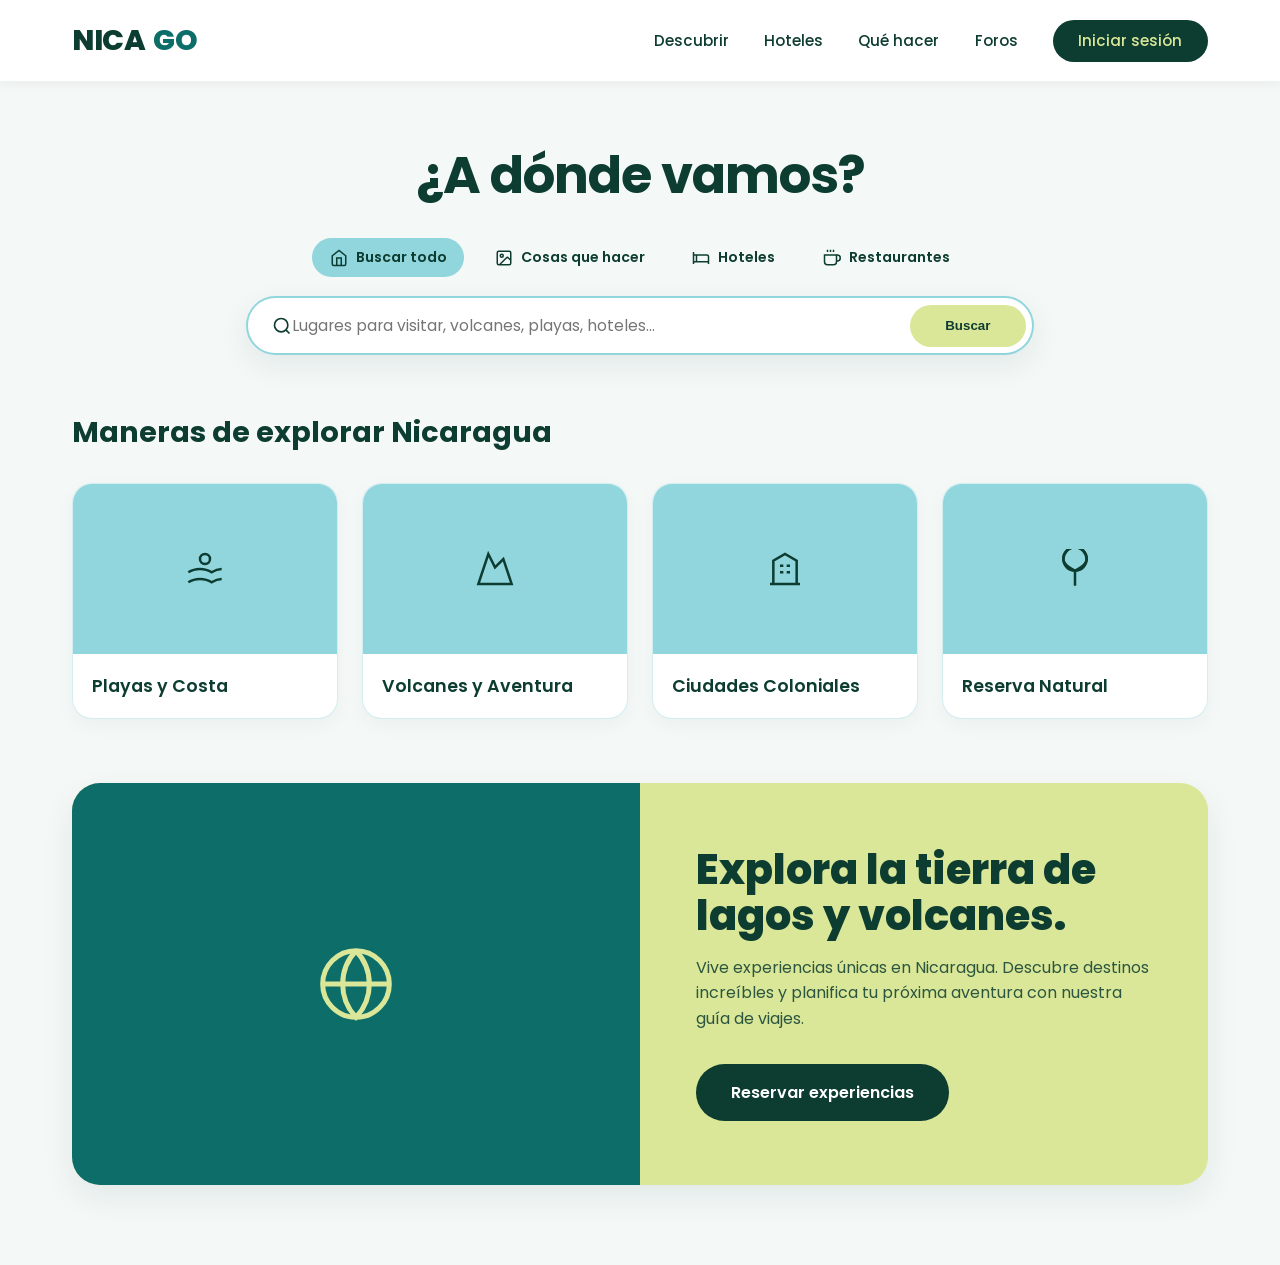
==== HTML/index.html @ 110c1b86 "interfaz inicial de NicaGo con paleta oficial y estructura base" ====
<!DOCTYPE html>
<html lang="es">
<head>
    <meta charset="UTF-8">
    <meta name="viewport" content="width=device-width, initial-scale=1.0">
    <title>NicaGo - Turismo en Nicaragua</title>
    <link href="https://fonts.googleapis.com/css2?family=Poppins:wght@400;500;600;700;800&display=swap" rel="stylesheet">
    <link rel="stylesheet" href="../CSS/styles.css">
</head>
<body>

    <!-- Header Navigation -->
    <header>
        <div class="nav-container">
            <a href="#" class="logo">NICA<span>GO</span></a>
            <ul class="nav-links">
                <li><a href="#">Descubrir</a></li>
                <li><a href="#">Hoteles</a></li>
                <li><a href="#">Qué hacer</a></li>
                <li><a href="#">Foros</a></li>
                <li><a href="#" class="btn-signin">Iniciar sesión</a></li>
            </ul>
        </div>
    </header>

    <!-- Hero Title -->
    <section class="hero">
        <h1>¿A dónde vamos?</h1>
    </section>

    <!-- Search Tabs & Box -->
    <div class="search-bar-container">
        <ul class="search-tabs">
            <li class="active">
                <svg width="18" height="18" fill="none" stroke="currentColor" stroke-width="2" viewBox="0 0 24 24"><path d="m3 9 9-7 9 7v11a2 2 0 0 1-2 2H5a2 2 0 0 1-2-2z"/><polyline points="9 22 9 12 15 12 15 22"/></svg>
                Buscar todo
            </li>
            <li>
                <svg width="18" height="18" fill="none" stroke="currentColor" stroke-width="2" viewBox="0 0 24 24"><rect width="18" height="18" x="3" y="3" rx="2"/><circle cx="9" cy="9" r="2"/><path d="m21 15-3.086-3.086a2 2 0 0 0-2.828 0L6 21"/></svg>
                Cosas que hacer
            </li>
            <li>
                <svg width="18" height="18" fill="none" stroke="currentColor" stroke-width="2" viewBox="0 0 24 24"><path d="M2 4v16"/><path d="M2 8h18a2 2 0 0 1 2 2v10"/><path d="M2 17h20"/><path d="M6 8v9"/></svg>
                Hoteles
            </li>
            <li>
                <svg width="18" height="18" fill="none" stroke="currentColor" stroke-width="2" viewBox="0 0 24 24"><path d="M18 8h1a4 4 0 0 1 0 8h-1"/><path d="M2 8h16v9a4 4 0 0 1-4 4H6a4 4 0 0 1-4-4V8z"/><line x1="6" x2="6" y1="1" y2="4"/><line x1="10" x2="10" y1="1" y2="4"/><line x1="14" x2="14" y1="1" y2="4"/></svg>
                Restaurantes
            </li>
        </ul>
        <div class="search-box">
            <svg width="20" height="20" fill="none" stroke="#0D3C30" stroke-width="2" viewBox="0 0 24 24"><circle cx="11" cy="11" r="8"/><path d="m21 21-4.35-4.35"/></svg>
            <input type="text" placeholder="Lugares para visitar, volcanes, playas, hoteles...">
            <button class="btn-search">Buscar</button>
        </div>
    </div>

    <!-- Categories Grid -->
    <section class="categories-section">
        <div class="categories-container">
            <h2>Maneras de explorar Nicaragua</h2>
            <div class="categories-grid">
                <div class="category-card">
                    <div class="card-image-placeholder">
                        <svg width="40" height="40" fill="none" stroke="currentColor" stroke-width="1.5" viewBox="0 0 24 24"><path d="M2 20s3-2 7-2 7 2 7 2 3-2 6-2"/><path d="M2 14s3-2 7-2 7 2 7 2 3-2 6-2"/><circle cx="12" cy="6" r="3"/></svg>
                    </div>
                    <h3>Playas y Costa</h3>
                </div>
                <div class="category-card">
                    <div class="card-image-placeholder">
                        <svg width="40" height="40" fill="none" stroke="currentColor" stroke-width="1.5" viewBox="0 0 24 24"><path d="m8 3 4 8 5-5 5 15H2L8 3z"/></svg>
                    </div>
                    <h3>Volcanes y Aventura</h3>
                </div>
                <div class="category-card">
                    <div class="card-image-placeholder">
                        <svg width="40" height="40" fill="none" stroke="currentColor" stroke-width="1.5" viewBox="0 0 24 24"><path d="M3 21h18M5 21V7l7-4 7 4v14M9 10h2M13 10h2M9 14h2M13 14h2"/></svg>
                    </div>
                    <h3>Ciudades Coloniales</h3>
                </div>
                <div class="category-card">
                    <div class="card-image-placeholder">
                        <svg width="40" height="40" fill="none" stroke="currentColor" stroke-width="1.5" viewBox="0 0 24 24"><path d="M12 22v-9"/><path d="M12 13a7 7 0 1 0-7-7c0 4 7 7 7 7z"/><path d="M12 13a7 7 0 1 1 7-7c0 4-7 7-7 7z"/></svg>
                    </div>
                    <h3>Reserva Natural</h3>
                </div>
            </div>
        </div>
    </section>

    <!-- Promo Banner -->
    <section class="promo-section">
        <div class="promo-card">
            <div class="promo-media">
                <svg width="80" height="80" fill="none" stroke="currentColor" stroke-width="1.5" viewBox="0 0 24 24"><circle cx="12" cy="12" r="10"/><path d="M12 2a14.5 14.5 0 0 0 0 20 14.5 14.5 0 0 0 0-20"/><path d="M2 12h20"/></svg>
            </div>
            <div class="promo-content">
                <h2>Explora la tierra de lagos y volcanes.</h2>
                <p>Vive experiencias únicas en Nicaragua. Descubre destinos increíbles y planifica tu próxima aventura con nuestra guía de viajes.</p>
                <a href="#" class="btn-promo">Reservar experiencias</a>
            </div>
        </div>
    </section>

</body>
</html>
---- CSS/styles.css ----
/* ==========================================
   NICA GO - BRAND SYSTEM & STYLES
   ========================================== */
:root {
    --color-dark: #0D3C30;        /* Primary / Background Dark */
    --color-lime: #DAE799;        /* Accent / CTA Primary */
    --color-sky: #91D5DD;         /* Light Teal / Highlight */
    --color-teal: #0D6D69;        /* Deep Teal / Secondary */
    --color-bg-light: #F4F8F7;    /* Surface Light */
    --color-white: #FFFFFF;
    --transition: all 0.3s cubic-bezier(0.4, 0, 0.2, 1);
    --radius-sm: 12px;
    --radius-md: 20px;
    --radius-pill: 50px;
}

/* base reset */
* {
    margin: 0;
    padding: 0;
    box-sizing: border-box;
}

body {
    font-family: 'Poppins', sans-serif;
    background-color: var(--color-bg-light);
    color: var(--color-dark);
    overflow-x: hidden;
}

/* header & navigation */
header {
    background-color: var(--color-white);
    box-shadow: 0 2px 12px rgba(13, 60, 48, 0.06);
    position: sticky;
    top: 0;
    z-index: 1000;
}

.nav-container {
    max-width: 1200px;
    margin: 0 auto;
    display: flex;
    justify-content: space-between;
    align-items: center;
    padding: 1.2rem 2rem;
}

.logo {
    font-size: 1.8rem;
    font-weight: 800;
    color: var(--color-dark);
    text-decoration: none;
    letter-spacing: -0.5px;
    display: flex;
    align-items: center;
    gap: 0.5rem;
}

.logo span {
    color: var(--color-teal);
}

.nav-links {
    display: flex;
    gap: 2.2rem;
    list-style: none;
    align-items: center;
}

.nav-links a {
    text-decoration: none;
    color: var(--color-dark);
    font-weight: 500;
    font-size: 0.95rem;
    transition: var(--transition);
}

.nav-links a:hover {
    color: var(--color-teal);
}

.btn-signin {
    background-color: var(--color-dark);
    color: var(--color-lime) !important;
    padding: 0.65rem 1.6rem;
    border-radius: var(--radius-pill);
    font-weight: 600;
    transition: var(--transition);
}

.btn-signin:hover {
    background-color: var(--color-teal);
    transform: translateY(-2px);
    box-shadow: 0 6px 16px rgba(13, 109, 105, 0.25);
}

/* hero header */
.hero {
    text-align: center;
    padding: 3.5rem 1rem 1.5rem;
    max-width: 800px;
    margin: 0 auto;
}

.hero h1 {
    font-size: 3.2rem;
    font-weight: 700;
    color: var(--color-dark);
    letter-spacing: -1px;
}

/* search bar & tabs */
.search-bar-container {
    max-width: 820px; 
    margin: 0 auto 3.5rem;
    padding: 0 1rem;
}

.search-tabs {
    display: flex;
    justify-content: center;
    align-items: center;
    gap: 0.8rem;         
    margin-bottom: 1.2rem;
    list-style: none;
    flex-wrap: nowrap;    
    overflow-x: auto;     
    scrollbar-width: none;
}

.search-tabs::-webkit-scrollbar {
    display: none;        
}

.search-tabs li {
    display: flex;
    align-items: center;
    gap: 0.5rem;
    font-weight: 600;
    font-size: 0.88rem;
    cursor: pointer;
    padding: 0.55rem 1.1rem;
    border-radius: var(--radius-pill);
    color: var(--color-dark);
    background-color: transparent;
    transition: var(--transition);
    white-space: nowrap;  
    flex-shrink: 0;       
}
.search-tabs li svg {
    stroke: var(--color-dark);
    transition: var(--transition);
}

.search-tabs li.active {
    background-color: var(--color-sky);
    color: var(--color-dark);
}

.search-tabs li.active svg {
    stroke: var(--color-dark);
}

.search-tabs li:hover:not(.active) {
    background-color: rgba(145, 213, 221, 0.3);
}

.search-box {
    display: flex;
    background: var(--color-white);
    border: 2px solid var(--color-sky);
    border-radius: var(--radius-pill);
    padding: 0.4rem 0.4rem 0.4rem 1.5rem;
    align-items: center;
    box-shadow: 0 10px 30px rgba(13, 60, 48, 0.08);
    transition: var(--transition);
}

.search-box:focus-within {
    border-color: var(--color-teal);
    box-shadow: 0 12px 35px rgba(13, 109, 105, 0.18);
}

.search-box input {
    flex: 1;
    border: none;
    outline: none;
    font-size: 0.98rem;
    font-family: inherit;
    color: var(--color-dark);
    background: transparent;
}

.btn-search {
    background-color: var(--color-lime);
    color: var(--color-dark);
    border: none;
    padding: 0.85rem 2.2rem;
    border-radius: var(--radius-pill);
    font-weight: 700;
    cursor: pointer;
    transition: var(--transition);
}

.btn-search:hover {
    background-color: #c8d880;
    transform: scale(1.02);
}

/* category cards UI */
.categories-section {
    max-width: 1200px;
    margin: 0 auto 4rem;
    padding: 0 2rem;
}

.categories-container h2 {
    font-size: 1.8rem;
    font-weight: 700;
    margin-bottom: 1.8rem;
    color: var(--color-dark);
}

.categories-grid {
    display: grid;
    grid-template-columns: repeat(auto-fit, minmax(240px, 1fr));
    gap: 1.5rem;
}

.category-card {
    background: var(--color-white);
    border-radius: var(--radius-md);
    overflow: hidden;
    border: 1px solid rgba(145, 213, 221, 0.4);
    box-shadow: 0 6px 20px rgba(13, 60, 48, 0.04);
    cursor: pointer;
    transition: var(--transition);
}

.card-image-placeholder {
    width: 100%;
    height: 170px;
    background-color: var(--color-sky);
    display: flex;
    align-items: center;
    justify-content: center;
    color: var(--color-dark);
}

.category-card h3 {
    font-size: 1.1rem;
    font-weight: 600;
    padding: 1.2rem;
    color: var(--color-dark);
}

.category-card:hover {
    transform: translateY(-6px);
    border-color: var(--color-teal);
    box-shadow: 0 14px 28px rgba(13, 60, 48, 0.12);
}

/* promo card UI */
.promo-section {
    max-width: 1200px;
    margin: 0 auto 5rem;
    padding: 0 2rem;
}

.promo-card {
    background-color: var(--color-lime);
    border-radius: 28px;
    display: grid;
    grid-template-columns: 1fr 1fr;
    overflow: hidden;
    box-shadow: 0 12px 32px rgba(13, 60, 48, 0.08);
}

.promo-media {
    background-color: var(--color-teal);
    min-height: 340px;
    display: flex;
    align-items: center;
    justify-content: center;
    color: var(--color-lime);
}

.promo-content {
    padding: 4rem 3.5rem;
    display: flex;
    flex-direction: column;
    justify-content: center;
}

.promo-content h2 {
    font-size: 2.6rem;
    font-weight: 800;
    color: var(--color-dark);
    margin-bottom: 1rem;
    line-height: 1.1;
}

.promo-content p {
    font-size: 1rem;
    color: var(--color-dark);
    opacity: 0.85;
    margin-bottom: 2rem;
    line-height: 1.6;
}

.btn-promo {
    background-color: var(--color-dark);
    color: var(--color-white);
    padding: 1rem 2.2rem;
    border-radius: var(--radius-pill);
    text-decoration: none;
    font-weight: 600;
    width: fit-content;
    transition: var(--transition);
}

.btn-promo:hover {
    background-color: var(--color-teal);
    transform: translateY(-2px);
}

/* responsive */
@media (max-width: 900px) {
    .promo-card {
        grid-template-columns: 1fr;
    }
    .hero h1 {
        font-size: 2.4rem;
    }
    .nav-links {
        display: none;
    }
}
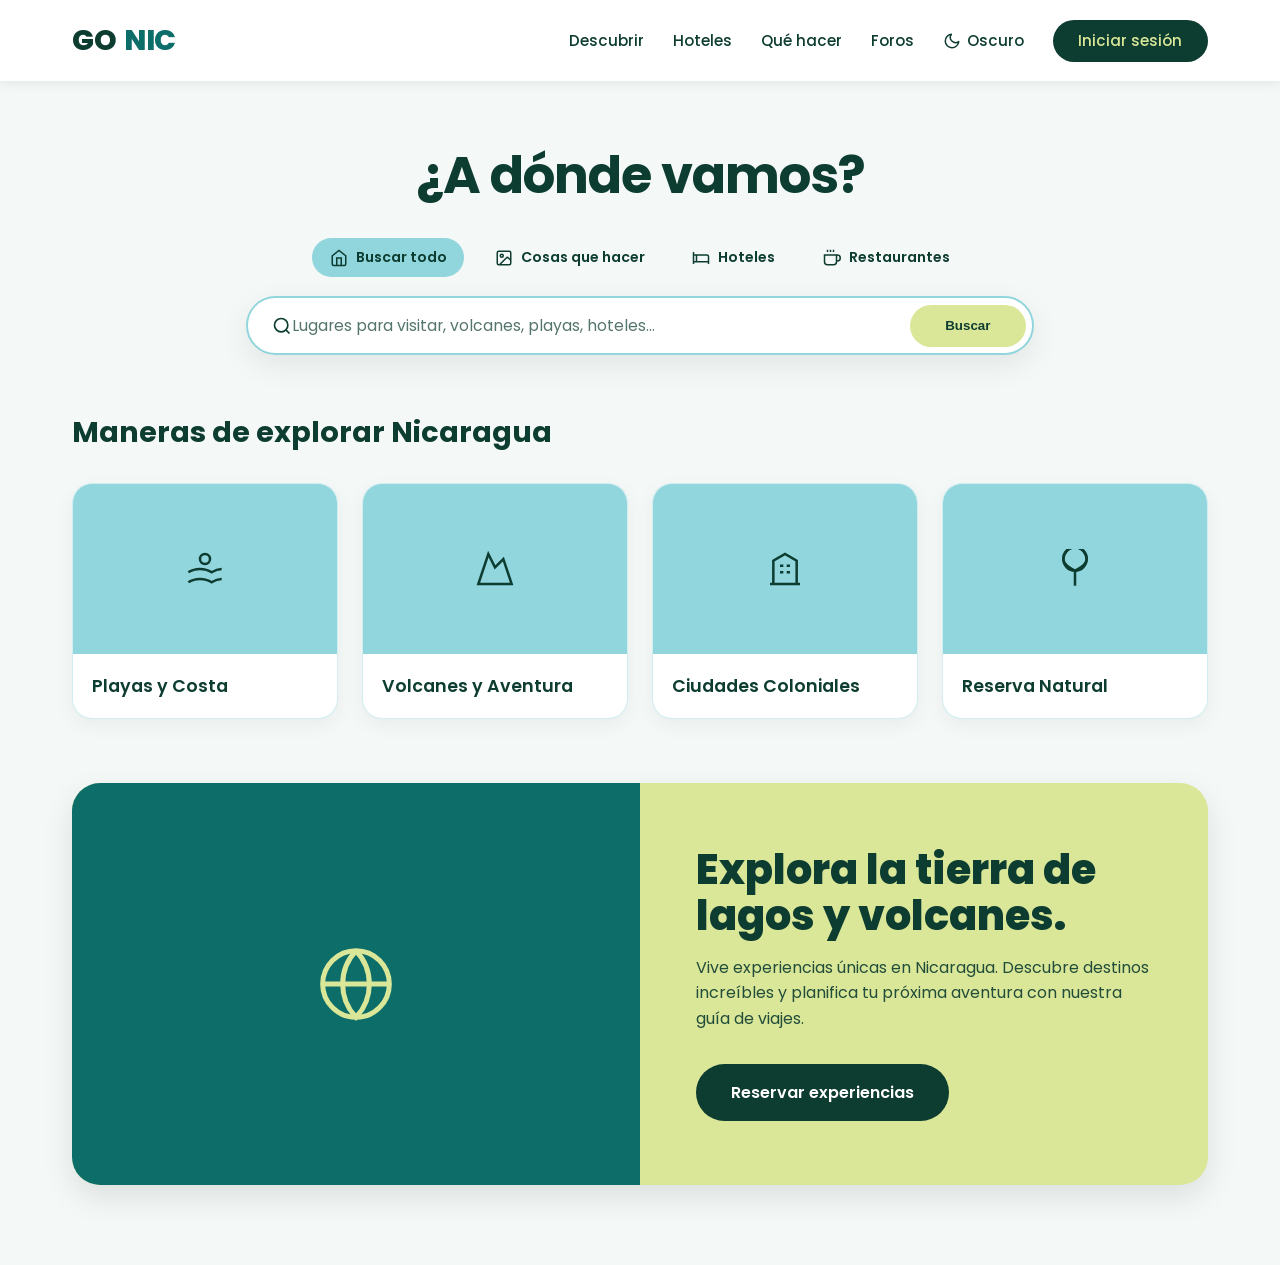
==== commit be0ba1ac: "Animacion Login y Selector de Tema Oscuro/Blanco en el Menu Principal" ====
--- a/HTML/index.html
+++ b/HTML/index.html
@@ -1,9 +1,9 @@
 <!DOCTYPE html>
-<html lang="es">
+<html lang="es" data-theme="light">
 <head>
     <meta charset="UTF-8">
     <meta name="viewport" content="width=device-width, initial-scale=1.0">
-    <title>NicaGo - Turismo en Nicaragua</title>
+    <title>Go Nic - Turismo en Nicaragua</title>
     <link href="https://fonts.googleapis.com/css2?family=Poppins:wght@400;500;600;700;800&display=swap" rel="stylesheet">
     <link rel="stylesheet" href="../CSS/styles.css">
 </head>
@@ -12,13 +12,24 @@
     <!-- Header Navigation -->
     <header>
         <div class="nav-container">
-            <a href="#" class="logo">NICA<span>GO</span></a>
+            <a href="#" class="logo">GO<span>NIC</span></a>
             <ul class="nav-links">
                 <li><a href="#">Descubrir</a></li>
                 <li><a href="#">Hoteles</a></li>
                 <li><a href="#">Qué hacer</a></li>
                 <li><a href="#">Foros</a></li>
-                <li><a href="#" class="btn-signin">Iniciar sesión</a></li>
+                <!-- Botón de Tema (Estilo texto plano) -->
+                <li>
+                    <button type="button" id="theme-toggle" class="nav-theme-btn" aria-label="Cambiar tema">
+                        <span id="theme-icon" style="display: flex; align-items: center;">
+                            <svg width="18" height="18" fill="none" stroke="currentColor" stroke-width="2" stroke-linecap="round" stroke-linejoin="round" viewBox="0 0 24 24">
+                                <path d="M21 12.79A9 9 0 1 1 11.21 3 7 7 0 0 0 21 12.79z"></path>
+                            </svg>
+                        </span>
+                        <span id="theme-text">Oscuro</span>
+                    </button>
+                </li>
+                <li><a href="login.html" class="btn-signin">Iniciar sesión</a></li>
             </ul>
         </div>
     </header>
@@ -49,7 +60,7 @@
             </li>
         </ul>
         <div class="search-box">
-            <svg width="20" height="20" fill="none" stroke="#0D3C30" stroke-width="2" viewBox="0 0 24 24"><circle cx="11" cy="11" r="8"/><path d="m21 21-4.35-4.35"/></svg>
+            <svg width="20" height="20" fill="none" stroke="currentColor" stroke-width="2" viewBox="0 0 24 24"><circle cx="11" cy="11" r="8"/><path d="m21 21-4.35-4.35"/></svg>
             <input type="text" placeholder="Lugares para visitar, volcanes, playas, hoteles...">
             <button class="btn-search">Buscar</button>
         </div>
@@ -102,5 +113,54 @@
         </div>
     </section>
 
+    <!-- Script de Cambio de Tema -->
+    <script>
+        const toggleBtn = document.getElementById('theme-toggle');
+        const themeIcon = document.getElementById('theme-icon');
+        const themeText = document.getElementById('theme-text');
+
+        const moonSVG = `
+            <svg width="18" height="18" fill="none" stroke="currentColor" stroke-width="2" stroke-linecap="round" stroke-linejoin="round" viewBox="0 0 24 24">
+                <path d="M21 12.79A9 9 0 1 1 11.21 3 7 7 0 0 0 21 12.79z"></path>
+            </svg>`;
+
+        const sunSVG = `
+            <svg width="18" height="18" fill="none" stroke="currentColor" stroke-width="2" stroke-linecap="round" stroke-linejoin="round" viewBox="0 0 24 24">
+                <circle cx="12" cy="12" r="5"/>
+                <line x1="12" y1="1" x2="12" y2="3"/>
+                <line x1="12" y1="21" x2="12" y2="23"/>
+                <line x1="4.22" y1="4.22" x2="5.64" y2="5.64"/>
+                <line x1="18.36" y1="18.36" x2="19.78" y2="19.78"/>
+                <line x1="1" y1="12" x2="3" y2="12"/>
+                <line x1="21" y1="12" x2="23" y2="12"/>
+                <line x1="4.22" y1="19.78" x2="5.64" y2="18.36"/>
+                <line x1="18.36" y1="5.64" x2="19.78" y2="4.22"/>
+            </svg>`;
+
+        function applyTheme(theme) {
+            document.documentElement.setAttribute('data-theme', theme);
+            localStorage.setItem('gonic-theme', theme);
+
+            if (theme === 'dark') {
+                themeIcon.innerHTML = sunSVG;
+                themeText.textContent = 'Claro';
+            } else {
+                themeIcon.innerHTML = moonSVG;
+                themeText.textContent = 'Oscuro';
+            }
+        }
+
+        // Cargar tema inicial (o light por defecto)
+        const savedTheme = localStorage.getItem('gonic-theme') || 'light';
+        applyTheme(savedTheme);
+
+        // Evento Click
+        toggleBtn.addEventListener('click', () => {
+            const currentTheme = document.documentElement.getAttribute('data-theme') || 'light';
+            const nextTheme = currentTheme === 'light' ? 'dark' : 'light';
+            applyTheme(nextTheme);
+        });
+    </script>
+
 </body>
 </html>
--- a/CSS/styles.css
+++ b/CSS/styles.css
@@ -1,20 +1,58 @@
 /* ==========================================
-   NICA GO - BRAND SYSTEM & STYLES
+   GO NIC - BRAND SYSTEM & STYLES (DYNAMIC THEMES)
    ========================================== */
+
+/* Transición suave para todos los componentes al cambiar de tema */
+body, 
+header, 
+.category-card, 
+.search-box, 
+.btn-signin, 
+.nav-theme-btn,
+.search-tabs li,
+.card-image-placeholder,
+.search-box input {
+    transition: background-color 0.3s ease, color 0.3s ease, border-color 0.3s ease, box-shadow 0.3s ease, stroke 0.3s ease;
+}
+
+/* Tema Claro (Por Defecto) */
 :root {
-    --color-dark: #0D3C30;        /* Primary / Background Dark */
-    --color-lime: #DAE799;        /* Accent / CTA Primary */
-    --color-sky: #91D5DD;         /* Light Teal / Highlight */
-    --color-teal: #0D6D69;        /* Deep Teal / Secondary */
-    --color-bg-light: #F4F8F7;    /* Surface Light */
-    --color-white: #FFFFFF;
-    --transition: all 0.3s cubic-bezier(0.4, 0, 0.2, 1);
+    --color-dark: #0D3C30;
+    --color-lime: #DAE799;
+    --color-sky: #91D5DD;
+    --color-teal: #0D6D69;
+    
+    --bg-body: #F4F8F7;
+    --bg-header: #FFFFFF;
+    --bg-card: #FFFFFF;
+    --bg-placeholder: #91D5DD;
+    --bg-search: #FFFFFF;
+    
+    --text-primary: #0D3C30;
+    --text-secondary: #0D6D69;
+    --border-card: rgba(145, 213, 221, 0.4);
+    
     --radius-sm: 12px;
     --radius-md: 20px;
     --radius-pill: 50px;
-}
-
-/* base reset */
+    --transition: all 0.3s cubic-bezier(0.4, 0, 0.2, 1);
+}
+
+/* Tema Oscuro (Texto en Blanco Puro #FFFFFF) */
+[data-theme="dark"] {
+    --bg-body: #081613;
+    --bg-header: #0e241f;
+    --bg-card: #13322b;
+    --bg-placeholder: #12332c;
+    --bg-search: #13322b;
+    
+    --text-primary: #FFFFFF;       /* Letras principales en blanco puro */
+    --text-secondary: #FFFFFF;     /* Subtítulos y descripciones en blanco puro */
+    --color-teal: #42b2a8;         /* Verde resaltado para hover */
+    --border-card: rgba(145, 213, 221, 0.15);
+}
+
+/* Base reset */
 * {
     margin: 0;
     padding: 0;
@@ -23,15 +61,15 @@
 
 body {
     font-family: 'Poppins', sans-serif;
-    background-color: var(--color-bg-light);
-    color: var(--color-dark);
+    background-color: var(--bg-body);
+    color: var(--text-primary);
     overflow-x: hidden;
 }
 
-/* header & navigation */
+/* Header & Navigation */
 header {
-    background-color: var(--color-white);
-    box-shadow: 0 2px 12px rgba(13, 60, 48, 0.06);
+    background-color: var(--bg-header);
+    box-shadow: 0 2px 12px rgba(0, 0, 0, 0.08);
     position: sticky;
     top: 0;
     z-index: 1000;
@@ -49,7 +87,7 @@
 .logo {
     font-size: 1.8rem;
     font-weight: 800;
-    color: var(--color-dark);
+    color: var(--text-primary);
     text-decoration: none;
     letter-spacing: -0.5px;
     display: flex;
@@ -63,14 +101,14 @@
 
 .nav-links {
     display: flex;
-    gap: 2.2rem;
+    gap: 1.8rem;
     list-style: none;
     align-items: center;
 }
 
 .nav-links a {
     text-decoration: none;
-    color: var(--color-dark);
+    color: var(--text-primary);
     font-weight: 500;
     font-size: 0.95rem;
     transition: var(--transition);
@@ -80,6 +118,33 @@
     color: var(--color-teal);
 }
 
+/* Botón de tema como texto plano */
+.nav-theme-btn {
+    background: none;
+    border: none;
+    padding: 0;
+    margin: 0;
+    font-family: inherit;
+    font-size: 0.95rem;
+    font-weight: 500;
+    color: var(--text-primary);
+    cursor: pointer;
+    display: flex;
+    align-items: center;
+    gap: 0.4rem;
+    transition: color 0.2s ease;
+}
+
+.nav-theme-btn svg {
+    stroke: currentColor;
+    transition: stroke 0.2s ease;
+}
+
+.nav-theme-btn:hover {
+    color: var(--color-teal);
+}
+
+/* Botón Iniciar Sesión */
 .btn-signin {
     background-color: var(--color-dark);
     color: var(--color-lime) !important;
@@ -89,13 +154,19 @@
     transition: var(--transition);
 }
 
+[data-theme="dark"] .btn-signin {
+    background-color: var(--color-lime);
+    color: var(--color-dark) !important;
+}
+
 .btn-signin:hover {
     background-color: var(--color-teal);
+    color: #FFFFFF !important;
     transform: translateY(-2px);
     box-shadow: 0 6px 16px rgba(13, 109, 105, 0.25);
 }
 
-/* hero header */
+/* Hero Header */
 .hero {
     text-align: center;
     padding: 3.5rem 1rem 1.5rem;
@@ -106,11 +177,11 @@
 .hero h1 {
     font-size: 3.2rem;
     font-weight: 700;
-    color: var(--color-dark);
+    color: var(--text-primary);
     letter-spacing: -1px;
 }
 
-/* search bar & tabs */
+/* Search Bar & Tabs */
 .search-bar-container {
     max-width: 820px; 
     margin: 0 auto 3.5rem;
@@ -142,44 +213,50 @@
     cursor: pointer;
     padding: 0.55rem 1.1rem;
     border-radius: var(--radius-pill);
-    color: var(--color-dark);
+    color: var(--text-primary);
     background-color: transparent;
     transition: var(--transition);
     white-space: nowrap;  
     flex-shrink: 0;       
 }
+
 .search-tabs li svg {
-    stroke: var(--color-dark);
+    stroke: var(--text-primary);
     transition: var(--transition);
 }
 
 .search-tabs li.active {
     background-color: var(--color-sky);
-    color: var(--color-dark);
+    color: #0D3C30;
 }
 
 .search-tabs li.active svg {
-    stroke: var(--color-dark);
+    stroke: #0D3C30;
 }
 
 .search-tabs li:hover:not(.active) {
-    background-color: rgba(145, 213, 221, 0.3);
+    background-color: rgba(145, 213, 221, 0.25);
+    color: var(--color-teal);
 }
 
 .search-box {
     display: flex;
-    background: var(--color-white);
+    background: var(--bg-search);
     border: 2px solid var(--color-sky);
     border-radius: var(--radius-pill);
     padding: 0.4rem 0.4rem 0.4rem 1.5rem;
     align-items: center;
-    box-shadow: 0 10px 30px rgba(13, 60, 48, 0.08);
-    transition: var(--transition);
+    box-shadow: 0 10px 30px rgba(0, 0, 0, 0.08);
+    transition: var(--transition);
+}
+
+.search-box svg {
+    stroke: var(--text-primary);
 }
 
 .search-box:focus-within {
     border-color: var(--color-teal);
-    box-shadow: 0 12px 35px rgba(13, 109, 105, 0.18);
+    box-shadow: 0 12px 35px rgba(13, 109, 105, 0.25);
 }
 
 .search-box input {
@@ -188,13 +265,18 @@
     outline: none;
     font-size: 0.98rem;
     font-family: inherit;
-    color: var(--color-dark);
+    color: var(--text-primary);
     background: transparent;
+}
+
+.search-box input::placeholder {
+    color: var(--text-primary);
+    opacity: 0.7;
 }
 
 .btn-search {
     background-color: var(--color-lime);
-    color: var(--color-dark);
+    color: #0D3C30;
     border: none;
     padding: 0.85rem 2.2rem;
     border-radius: var(--radius-pill);
@@ -208,7 +290,7 @@
     transform: scale(1.02);
 }
 
-/* category cards UI */
+/* Category Cards UI */
 .categories-section {
     max-width: 1200px;
     margin: 0 auto 4rem;
@@ -219,7 +301,7 @@
     font-size: 1.8rem;
     font-weight: 700;
     margin-bottom: 1.8rem;
-    color: var(--color-dark);
+    color: var(--text-primary);
 }
 
 .categories-grid {
@@ -229,11 +311,11 @@
 }
 
 .category-card {
-    background: var(--color-white);
+    background: var(--bg-card);
     border-radius: var(--radius-md);
     overflow: hidden;
-    border: 1px solid rgba(145, 213, 221, 0.4);
-    box-shadow: 0 6px 20px rgba(13, 60, 48, 0.04);
+    border: 1px solid var(--border-card);
+    box-shadow: 0 6px 20px rgba(0, 0, 0, 0.05);
     cursor: pointer;
     transition: var(--transition);
 }
@@ -241,27 +323,27 @@
 .card-image-placeholder {
     width: 100%;
     height: 170px;
-    background-color: var(--color-sky);
+    background-color: var(--bg-placeholder);
     display: flex;
     align-items: center;
     justify-content: center;
-    color: var(--color-dark);
+    color: var(--text-primary);
 }
 
 .category-card h3 {
     font-size: 1.1rem;
     font-weight: 600;
     padding: 1.2rem;
-    color: var(--color-dark);
+    color: var(--text-primary);
 }
 
 .category-card:hover {
     transform: translateY(-6px);
     border-color: var(--color-teal);
-    box-shadow: 0 14px 28px rgba(13, 60, 48, 0.12);
-}
-
-/* promo card UI */
+    box-shadow: 0 14px 28px rgba(0, 0, 0, 0.15);
+}
+
+/* Promo Card UI */
 .promo-section {
     max-width: 1200px;
     margin: 0 auto 5rem;
@@ -274,7 +356,11 @@
     display: grid;
     grid-template-columns: 1fr 1fr;
     overflow: hidden;
-    box-shadow: 0 12px 32px rgba(13, 60, 48, 0.08);
+    box-shadow: 0 12px 32px rgba(0, 0, 0, 0.1);
+}
+
+[data-theme="dark"] .promo-card {
+    background-color: #0e2f27;
 }
 
 .promo-media {
@@ -296,22 +382,22 @@
 .promo-content h2 {
     font-size: 2.6rem;
     font-weight: 800;
-    color: var(--color-dark);
+    color: var(--text-primary);
     margin-bottom: 1rem;
     line-height: 1.1;
 }
 
 .promo-content p {
     font-size: 1rem;
-    color: var(--color-dark);
-    opacity: 0.85;
+    color: var(--text-primary);
+    opacity: 0.9;
     margin-bottom: 2rem;
     line-height: 1.6;
 }
 
 .btn-promo {
     background-color: var(--color-dark);
-    color: var(--color-white);
+    color: #FFFFFF;
     padding: 1rem 2.2rem;
     border-radius: var(--radius-pill);
     text-decoration: none;
@@ -320,12 +406,18 @@
     transition: var(--transition);
 }
 
+[data-theme="dark"] .btn-promo {
+    background-color: var(--color-lime);
+    color: var(--color-dark);
+}
+
 .btn-promo:hover {
     background-color: var(--color-teal);
+    color: #FFFFFF !important;
     transform: translateY(-2px);
 }
 
-/* responsive */
+/* Responsive */
 @media (max-width: 900px) {
     .promo-card {
         grid-template-columns: 1fr;
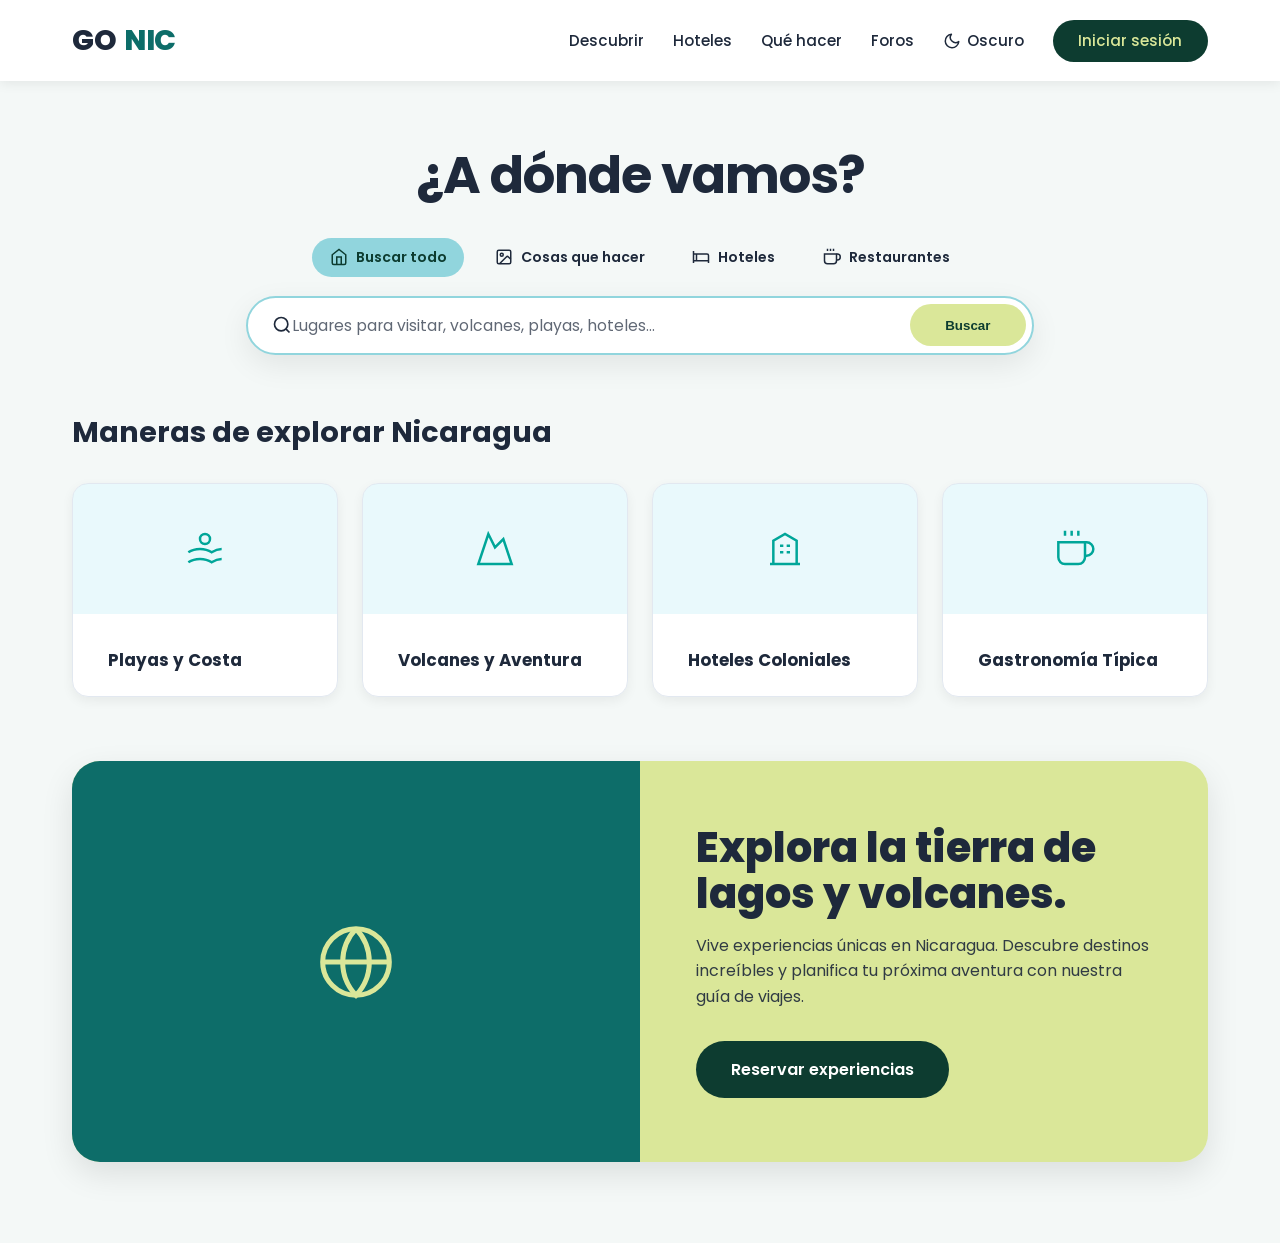
==== commit cb30fb2f: "Mejora con animaciones menu principal" ====
--- a/HTML/index.html
+++ b/HTML/index.html
@@ -10,12 +10,12 @@
 <body>
 
     <!-- Header Navigation -->
-    <header>
+    <header class="smooth-entry delay-1">
         <div class="nav-container">
             <a href="#" class="logo">GO<span>NIC</span></a>
             <ul class="nav-links">
-                <li><a href="#">Descubrir</a></li>
-                <li><a href="#">Hoteles</a></li>
+                <li><a href="#" id="nav-discover">Descubrir</a></li>
+                <li><a href="#" id="nav-hotels">Hoteles</a></li>
                 <li><a href="#">Qué hacer</a></li>
                 <li><a href="#">Foros</a></li>
                 <!-- Botón de Tema (Estilo texto plano) -->
@@ -35,72 +35,153 @@
     </header>
 
     <!-- Hero Title -->
-    <section class="hero">
+    <section class="hero smooth-entry delay-2">
         <h1>¿A dónde vamos?</h1>
     </section>
 
     <!-- Search Tabs & Box -->
-    <div class="search-bar-container">
+    <div class="search-bar-container smooth-entry delay-3">
         <ul class="search-tabs">
-            <li class="active">
+            <li class="active" data-tab="all">
                 <svg width="18" height="18" fill="none" stroke="currentColor" stroke-width="2" viewBox="0 0 24 24"><path d="m3 9 9-7 9 7v11a2 2 0 0 1-2 2H5a2 2 0 0 1-2-2z"/><polyline points="9 22 9 12 15 12 15 22"/></svg>
                 Buscar todo
             </li>
-            <li>
+            <li data-tab="activities">
                 <svg width="18" height="18" fill="none" stroke="currentColor" stroke-width="2" viewBox="0 0 24 24"><rect width="18" height="18" x="3" y="3" rx="2"/><circle cx="9" cy="9" r="2"/><path d="m21 15-3.086-3.086a2 2 0 0 0-2.828 0L6 21"/></svg>
                 Cosas que hacer
             </li>
-            <li>
+            <li data-tab="hotels">
                 <svg width="18" height="18" fill="none" stroke="currentColor" stroke-width="2" viewBox="0 0 24 24"><path d="M2 4v16"/><path d="M2 8h18a2 2 0 0 1 2 2v10"/><path d="M2 17h20"/><path d="M6 8v9"/></svg>
                 Hoteles
             </li>
-            <li>
+            <li data-tab="restaurants">
                 <svg width="18" height="18" fill="none" stroke="currentColor" stroke-width="2" viewBox="0 0 24 24"><path d="M18 8h1a4 4 0 0 1 0 8h-1"/><path d="M2 8h16v9a4 4 0 0 1-4 4H6a4 4 0 0 1-4-4V8z"/><line x1="6" x2="6" y1="1" y2="4"/><line x1="10" x2="10" y1="1" y2="4"/><line x1="14" x2="14" y1="1" y2="4"/></svg>
                 Restaurantes
             </li>
         </ul>
         <div class="search-box">
             <svg width="20" height="20" fill="none" stroke="currentColor" stroke-width="2" viewBox="0 0 24 24"><circle cx="11" cy="11" r="8"/><path d="m21 21-4.35-4.35"/></svg>
-            <input type="text" placeholder="Lugares para visitar, volcanes, playas, hoteles...">
+            <input type="text" id="search-input" placeholder="Lugares para visitar, volcanes, playas, hoteles...">
             <button class="btn-search">Buscar</button>
         </div>
     </div>
 
-    <!-- Categories Grid -->
+    <!-- Dynamic Section -->
     <section class="categories-section">
         <div class="categories-container">
-            <h2>Maneras de explorar Nicaragua</h2>
-            <div class="categories-grid">
-                <div class="category-card">
+            <h2 class="smooth-entry delay-4" id="categories-title">Maneras de explorar Nicaragua</h2>
+            
+            <div class="categories-grid" id="categories-grid">
+                
+                <!-- ================= VISTA PRINCIPAL (DEFAULT) ================= -->
+                <div class="category-card smooth-entry delay-4" data-type="main">
                     <div class="card-image-placeholder">
                         <svg width="40" height="40" fill="none" stroke="currentColor" stroke-width="1.5" viewBox="0 0 24 24"><path d="M2 20s3-2 7-2 7 2 7 2 3-2 6-2"/><path d="M2 14s3-2 7-2 7 2 7 2 3-2 6-2"/><circle cx="12" cy="6" r="3"/></svg>
                     </div>
                     <h3>Playas y Costa</h3>
                 </div>
-                <div class="category-card">
+
+                <div class="category-card smooth-entry delay-5" data-type="main">
                     <div class="card-image-placeholder">
                         <svg width="40" height="40" fill="none" stroke="currentColor" stroke-width="1.5" viewBox="0 0 24 24"><path d="m8 3 4 8 5-5 5 15H2L8 3z"/></svg>
                     </div>
                     <h3>Volcanes y Aventura</h3>
                 </div>
-                <div class="category-card">
+
+                <div class="category-card smooth-entry delay-5" data-type="main">
                     <div class="card-image-placeholder">
                         <svg width="40" height="40" fill="none" stroke="currentColor" stroke-width="1.5" viewBox="0 0 24 24"><path d="M3 21h18M5 21V7l7-4 7 4v14M9 10h2M13 10h2M9 14h2M13 14h2"/></svg>
                     </div>
-                    <h3>Ciudades Coloniales</h3>
-                </div>
-                <div class="category-card">
-                    <div class="card-image-placeholder">
-                        <svg width="40" height="40" fill="none" stroke="currentColor" stroke-width="1.5" viewBox="0 0 24 24"><path d="M12 22v-9"/><path d="M12 13a7 7 0 1 0-7-7c0 4 7 7 7 7z"/><path d="M12 13a7 7 0 1 1 7-7c0 4-7 7-7 7z"/></svg>
-                    </div>
-                    <h3>Reserva Natural</h3>
-                </div>
+                    <h3>Hoteles Coloniales</h3>
+                </div>
+
+                <div class="category-card smooth-entry delay-6" data-type="main">
+                    <div class="card-image-placeholder">
+                        <svg width="40" height="40" fill="none" stroke="currentColor" stroke-width="1.5" viewBox="0 0 24 24"><path d="M18 8h1a4 4 0 0 1 0 8h-1"/><path d="M2 8h16v9a4 4 0 0 1-4 4H6a4 4 0 0 1-4-4V8z"/><line x1="6" x2="6" y1="1" y2="4"/><line x1="10" x2="10" y1="1" y2="4"/><line x1="14" x2="14" y1="1" y2="4"/></svg>
+                    </div>
+                    <h3>Gastronomía Típica</h3>
+                </div>
+
+                <!-- ================= TARJETAS DE HOTELES (MUESTRAN AL DAR CLIC EN HOTELES) ================= -->
+                
+                <!-- Hotel 1 -->
+                <div class="category-card hotel-card smooth-entry" data-type="hotels" style="display: none;">
+                    <div class="card-image-placeholder">
+                        <svg width="40" height="40" fill="none" stroke="currentColor" stroke-width="1.5" viewBox="0 0 24 24"><path d="M3 21h18M5 21V7l7-4 7 4v14M9 10h2M13 10h2M9 14h2M13 14h2"/></svg>
+                    </div>
+                    <h3>Hotel Plaza Colón</h3>
+                    <p class="hotel-info-text"> Granada, Centro Histórico</p>
+                    <div class="hotel-rating">
+                        <svg width="15" height="15" fill="currentColor" viewBox="0 0 24 24"><path d="M12 17.27L18.18 21l-1.64-7.03L22 9.24l-7.19-.61L12 2 9.19 8.63 2 9.24l5.46 4.73L5.82 21z"/></svg>
+                        <svg width="15" height="15" fill="currentColor" viewBox="0 0 24 24"><path d="M12 17.27L18.18 21l-1.64-7.03L22 9.24l-7.19-.61L12 2 9.19 8.63 2 9.24l5.46 4.73L5.82 21z"/></svg>
+                        <svg width="15" height="15" fill="currentColor" viewBox="0 0 24 24"><path d="M12 17.27L18.18 21l-1.64-7.03L22 9.24l-7.19-.61L12 2 9.19 8.63 2 9.24l5.46 4.73L5.82 21z"/></svg>
+                        <svg width="15" height="15" fill="currentColor" viewBox="0 0 24 24"><path d="M12 17.27L18.18 21l-1.64-7.03L22 9.24l-7.19-.61L12 2 9.19 8.63 2 9.24l5.46 4.73L5.82 21z"/></svg>
+                        <svg width="15" height="15" fill="currentColor" viewBox="0 0 24 24"><path d="M12 17.27L18.18 21l-1.64-7.03L22 9.24l-7.19-.61L12 2 9.19 8.63 2 9.24l5.46 4.73L5.82 21z"/></svg>
+                        <span>5.0</span>
+                    </div>
+                    <span class="hotel-price-tag"><strong>$110</strong> / noche</span>
+                </div>
+
+                <!-- Hotel 2 -->
+                <div class="category-card hotel-card smooth-entry" data-type="hotels" style="display: none;">
+                    <div class="card-image-placeholder">
+                        <svg width="40" height="40" fill="none" stroke="currentColor" stroke-width="1.5" viewBox="0 0 24 24"><path d="M2 20s3-2 7-2 7 2 7 2 3-2 6-2"/><circle cx="12" cy="6" r="3"/></svg>
+                    </div>
+                    <h3>Morgan's Rock Eco-Lodge</h3>
+                    <p class="hotel-info-text"> San Juan del Sur, Rivas</p>
+                    <div class="hotel-rating">
+                        <svg width="15" height="15" fill="currentColor" viewBox="0 0 24 24"><path d="M12 17.27L18.18 21l-1.64-7.03L22 9.24l-7.19-.61L12 2 9.19 8.63 2 9.24l5.46 4.73L5.82 21z"/></svg>
+                        <svg width="15" height="15" fill="currentColor" viewBox="0 0 24 24"><path d="M12 17.27L18.18 21l-1.64-7.03L22 9.24l-7.19-.61L12 2 9.19 8.63 2 9.24l5.46 4.73L5.82 21z"/></svg>
+                        <svg width="15" height="15" fill="currentColor" viewBox="0 0 24 24"><path d="M12 17.27L18.18 21l-1.64-7.03L22 9.24l-7.19-.61L12 2 9.19 8.63 2 9.24l5.46 4.73L5.82 21z"/></svg>
+                        <svg width="15" height="15" fill="currentColor" viewBox="0 0 24 24"><path d="M12 17.27L18.18 21l-1.64-7.03L22 9.24l-7.19-.61L12 2 9.19 8.63 2 9.24l5.46 4.73L5.82 21z"/></svg>
+                        <svg width="15" height="15" fill="currentColor" viewBox="0 0 24 24"><path d="M12 17.27L18.18 21l-1.64-7.03L22 9.24l-7.19-.61L12 2 9.19 8.63 2 9.24l5.46 4.73L5.82 21z"/></svg>
+                        <span>4.9</span>
+                    </div>
+                    <span class="hotel-price-tag"><strong>$240</strong> / noche</span>
+                </div>
+
+                <!-- Hotel 3 -->
+                <div class="category-card hotel-card smooth-entry" data-type="hotels" style="display: none;">
+                    <div class="card-image-placeholder">
+                        <svg width="40" height="40" fill="none" stroke="currentColor" stroke-width="1.5" viewBox="0 0 24 24"><path d="m8 3 4 8 5-5 5 15H2L8 3z"/></svg>
+                    </div>
+                    <h3>Totoco Eco-Lodge</h3>
+                    <p class="hotel-info-text"> Balgüe, Isla de Ometepe</p>
+                    <div class="hotel-rating">
+                        <svg width="15" height="15" fill="currentColor" viewBox="0 0 24 24"><path d="M12 17.27L18.18 21l-1.64-7.03L22 9.24l-7.19-.61L12 2 9.19 8.63 2 9.24l5.46 4.73L5.82 21z"/></svg>
+                        <svg width="15" height="15" fill="currentColor" viewBox="0 0 24 24"><path d="M12 17.27L18.18 21l-1.64-7.03L22 9.24l-7.19-.61L12 2 9.19 8.63 2 9.24l5.46 4.73L5.82 21z"/></svg>
+                        <svg width="15" height="15" fill="currentColor" viewBox="0 0 24 24"><path d="M12 17.27L18.18 21l-1.64-7.03L22 9.24l-7.19-.61L12 2 9.19 8.63 2 9.24l5.46 4.73L5.82 21z"/></svg>
+                        <svg width="15" height="15" fill="currentColor" viewBox="0 0 24 24"><path d="M12 17.27L18.18 21l-1.64-7.03L22 9.24l-7.19-.61L12 2 9.19 8.63 2 9.24l5.46 4.73L5.82 21z"/></svg>
+                        <svg width="15" height="15" fill="currentColor" stroke="currentColor" stroke-width="1.5" viewBox="0 0 24 24"><path d="M12 17.27L18.18 21l-1.64-7.03L22 9.24l-7.19-.61L12 2 9.19 8.63 2 9.24l5.46 4.73L5.82 21z"/></svg>
+                        <span>4.8</span>
+                    </div>
+                    <span class="hotel-price-tag"><strong>$85</strong> / noche</span>
+                </div>
+
+                <!-- Hotel 4 -->
+                <div class="category-card hotel-card smooth-entry" data-type="hotels" style="display: none;">
+                    <div class="card-image-placeholder">
+                        <svg width="40" height="40" fill="none" stroke="currentColor" stroke-width="1.5" viewBox="0 0 24 24"><path d="M3 21h18M5 21V7l7-4 7 4v14M9 10h2M13 10h2M9 14h2M13 14h2"/></svg>
+                    </div>
+                    <h3>Hotel El Convento</h3>
+                    <p class="hotel-info-text"> León, Centro Histórico</p>
+                    <div class="hotel-rating">
+                        <svg width="15" height="15" fill="currentColor" viewBox="0 0 24 24"><path d="M12 17.27L18.18 21l-1.64-7.03L22 9.24l-7.19-.61L12 2 9.19 8.63 2 9.24l5.46 4.73L5.82 21z"/></svg>
+                        <svg width="15" height="15" fill="currentColor" viewBox="0 0 24 24"><path d="M12 17.27L18.18 21l-1.64-7.03L22 9.24l-7.19-.61L12 2 9.19 8.63 2 9.24l5.46 4.73L5.82 21z"/></svg>
+                        <svg width="15" height="15" fill="currentColor" viewBox="0 0 24 24"><path d="M12 17.27L18.18 21l-1.64-7.03L22 9.24l-7.19-.61L12 2 9.19 8.63 2 9.24l5.46 4.73L5.82 21z"/></svg>
+                        <svg width="15" height="15" fill="currentColor" viewBox="0 0 24 24"><path d="M12 17.27L18.18 21l-1.64-7.03L22 9.24l-7.19-.61L12 2 9.19 8.63 2 9.24l5.46 4.73L5.82 21z"/></svg>
+                        <svg width="15" height="15" fill="currentColor" viewBox="0 0 24 24"><path d="M12 17.27L18.18 21l-1.64-7.03L22 9.24l-7.19-.61L12 2 9.19 8.63 2 9.24l5.46 4.73L5.82 21z"/></svg>
+                        <span>4.7</span>
+                    </div>
+                    <span class="hotel-price-tag"><strong>$95</strong> / noche</span>
+                </div>
+
             </div>
         </div>
     </section>
 
     <!-- Promo Banner -->
-    <section class="promo-section">
+    <section class="promo-section smooth-entry delay-6">
         <div class="promo-card">
             <div class="promo-media">
                 <svg width="80" height="80" fill="none" stroke="currentColor" stroke-width="1.5" viewBox="0 0 24 24"><circle cx="12" cy="12" r="10"/><path d="M12 2a14.5 14.5 0 0 0 0 20 14.5 14.5 0 0 0 0-20"/><path d="M2 12h20"/></svg>
@@ -113,8 +194,9 @@
         </div>
     </section>
 
-    <!-- Script de Cambio de Tema -->
+    <!-- Scripts de Interacción -->
     <script>
+        // 1. Cambio de Tema (Claro / Oscuro)
         const toggleBtn = document.getElementById('theme-toggle');
         const themeIcon = document.getElementById('theme-icon');
         const themeText = document.getElementById('theme-text');
@@ -150,16 +232,109 @@
             }
         }
 
-        // Cargar tema inicial (o light por defecto)
         const savedTheme = localStorage.getItem('gonic-theme') || 'light';
         applyTheme(savedTheme);
 
-        // Evento Click
         toggleBtn.addEventListener('click', () => {
             const currentTheme = document.documentElement.getAttribute('data-theme') || 'light';
             const nextTheme = currentTheme === 'light' ? 'dark' : 'light';
             applyTheme(nextTheme);
         });
+
+        // 2. Cambio entre Vista Principal y Pestaña Hoteles
+        const tabs = document.querySelectorAll('.search-tabs li');
+        const searchInput = document.getElementById('search-input');
+        const categoriesTitle = document.getElementById('categories-title');
+        
+        const mainCards = document.querySelectorAll('[data-type="main"]');
+        const hotelCards = document.querySelectorAll('[data-type="hotels"]');
+        
+        const navHotels = document.getElementById('nav-hotels');
+        const navDiscover = document.getElementById('nav-discover');
+
+        const tabConfig = {
+            all: {
+                placeholder: "Lugares para visitar, volcanes, playas, hoteles...",
+                title: "Maneras de explorar Nicaragua"
+            },
+            activities: {
+                placeholder: "Sandboarding, tours de café, kayak, senderismo...",
+                title: "Actividades destacadas"
+            },
+            hotels: {
+                placeholder: "Buscar hotel por ciudad o nombre...",
+                title: "Hoteles y Hospedajes en Nicaragua"
+            },
+            restaurants: {
+                placeholder: "Fritangas, marisquerías, café de altura...",
+                title: "Restaurantes y Gastronomía"
+            }
+        };
+
+        function setView(tabKey) {
+            // Actualizar pestaña activa
+            tabs.forEach(t => {
+                if (t.getAttribute('data-tab') === tabKey) {
+                    t.classList.add('active');
+                } else {
+                    t.classList.remove('active');
+                }
+            });
+
+            // Actualizar placeholder y título
+            if (tabConfig[tabKey]) {
+                searchInput.placeholder = tabConfig[tabKey].placeholder;
+                categoriesTitle.textContent = tabConfig[tabKey].title;
+            }
+
+            // Mostrar / Ocultar tarjetas
+            if (tabKey === 'hotels') {
+                // Ocultar tarjetas principales
+                mainCards.forEach(card => card.style.display = 'none');
+                
+                // Mostrar tarjetas de hoteles con animación
+                hotelCards.forEach(card => {
+                    card.style.display = 'flex';
+                    card.style.animation = 'none';
+                    void card.offsetWidth;
+                    card.style.animation = 'smoothFadeUp 0.4s cubic-bezier(0.16, 1, 0.3, 1) forwards';
+                });
+            } else {
+                // En "Buscar todo" u otras pestañas, mostrar la vista principal original
+                hotelCards.forEach(card => card.style.display = 'none');
+                
+                mainCards.forEach(card => {
+                    card.style.display = 'flex';
+                    card.style.animation = 'none';
+                    void card.offsetWidth;
+                    card.style.animation = 'smoothFadeUp 0.4s cubic-bezier(0.16, 1, 0.3, 1) forwards';
+                });
+            }
+        }
+
+        // Clic en pestañas
+        tabs.forEach(tab => {
+            tab.addEventListener('click', () => {
+                const tabKey = tab.getAttribute('data-tab');
+                setView(tabKey);
+            });
+        });
+
+        // Clic en "Hoteles" de la barra de navegación superior
+        if (navHotels) {
+            navHotels.addEventListener('click', (e) => {
+                e.preventDefault();
+                setView('hotels');
+            });
+        }
+
+        // Clic en "Descubrir" vuelve a la vista principal
+        if (navDiscover) {
+            navDiscover.addEventListener('click', (e) => {
+                e.preventDefault();
+                setView('all');
+            });
+        }
     </script>
 
 </body>
--- a/CSS/styles.css
+++ b/CSS/styles.css
@@ -428,4 +428,277 @@
     .nav-links {
         display: none;
     }
+}
+
+.smooth-entry {
+    opacity: 0;
+    animation: smoothFadeUp 0.85s cubic-bezier(0.16, 1, 0.3, 1) forwards;
+}
+.delay-1 { animation-delay: 0.08s; }
+.delay-2 { animation-delay: 0.16s; }
+.delay-3 { animation-delay: 0.24s; }
+.delay-4 { animation-delay: 0.32s; }
+.delay-5 { animation-delay: 0.40s; }
+.delay-6 { animation-delay: 0.48s; }
+
+@keyframes smoothFadeUp {
+    0% {
+        opacity: 0;
+        transform: translateY(22px) scale(0.98);
+    }
+    100% {
+        opacity: 1;
+        transform: translateY(0) scale(1);
+    }
+}
+
+/* ==========================================
+   SECCIÓN DE HOTELES DESTACADOS
+   ========================================== */
+
+.hotels-section {
+    padding: 50px 20px;
+    max-width: 1200px;
+    margin: 0 auto;
+}
+
+.section-header {
+    margin-bottom: 30px;
+}
+
+.section-subtitle {
+    opacity: 0.75;
+    font-size: 0.95rem;
+    margin-top: 4px;
+}
+
+.hotels-grid {
+    display: grid;
+    grid-template-columns: repeat(auto-fit, minmax(300px, 1fr));
+    gap: 28px;
+}
+
+.hotel-card {
+    background-color: var(--card-bg, #ffffff);
+    border: 1px solid var(--border-color, #e2e8f0);
+    border-radius: 18px;
+    overflow: hidden;
+    display: flex;
+    flex-direction: column;
+    position: relative;
+    transition: transform 0.3s ease, box-shadow 0.3s ease;
+}
+
+.hotel-card:hover {
+    transform: translateY(-6px);
+    box-shadow: 0 14px 28px rgba(0, 0, 0, 0.08);
+}
+
+.hotel-badge {
+    position: absolute;
+    top: 16px;
+    left: 16px;
+    background: rgba(15, 23, 42, 0.75);
+    color: #ffffff;
+    padding: 4px 14px;
+    border-radius: 20px;
+    font-size: 0.75rem;
+    font-weight: 600;
+    backdrop-filter: blur(6px);
+    z-index: 2;
+}
+
+.hotel-media {
+    height: 190px;
+    background: var(--placeholder-bg, #e0f2fe);
+    display: flex;
+    align-items: center;
+    justify-content: center;
+    color: var(--primary-accent, #0284c7);
+}
+
+.hotel-info {
+    padding: 22px;
+    display: flex;
+    flex-direction: column;
+    flex-grow: 1;
+}
+
+.hotel-info h3 {
+    font-size: 1.25rem;
+    font-weight: 700;
+    margin-bottom: 6px;
+}
+
+.hotel-location {
+    font-size: 0.85rem;
+    opacity: 0.7;
+    margin-bottom: 12px;
+}
+
+.hotel-desc {
+    font-size: 0.9rem;
+    line-height: 1.55;
+    opacity: 0.85;
+    margin-bottom: 24px;
+    flex-grow: 1;
+}
+
+.hotel-footer {
+    display: flex;
+    align-items: center;
+    justify-content: space-between;
+    border-top: 1px solid var(--border-color, #e2e8f0);
+    padding-top: 16px;
+}
+
+.hotel-price {
+    font-size: 0.85rem;
+}
+
+.hotel-price strong {
+    font-size: 1.2rem;
+    color: #0284c7;
+}
+
+.btn-card {
+    background-color: #0284c7;
+    color: #ffffff;
+    padding: 9px 18px;
+    border-radius: 10px;
+    text-decoration: none;
+    font-weight: 600;
+    font-size: 0.85rem;
+    transition: background-color 0.2s ease, transform 0.2s ease;
+}
+
+.btn-card:hover {
+    background-color: #0369a1;
+    transform: translateY(-1px);
+}
+
+/* Detalles adicionales para tarjetas de hoteles */
+.hotel-info-text {
+    font-size: 0.82rem;
+    color: var(--text-color);
+    opacity: 0.8;
+    margin-top: 4px;
+}
+
+.hotel-rating {
+    display: flex;
+    align-items: center;
+    gap: 3px;
+    color: #f59e0b; /* Color dorado para las estrellas */
+    margin-top: 6px;
+}
+
+.hotel-rating span {
+    font-size: 0.82rem;
+    font-weight: 600;
+    color: var(--text-color);
+    margin-left: 4px;
+}
+
+.hotel-price-tag {
+    font-size: 0.88rem;
+    color: var(--primary-color, #00A699);
+    margin-top: 8px;
+}
+
+
+/* ==========================================================
+   VARIABLES DE TEMA (Asegúrate de que tus temas las tengan)
+   ========================================================== */
+[data-theme="light"] {
+    --bg-main: #f4f7f6;
+    --card-bg: #ffffff;
+    --card-header-bg: #90e0ef33; /* Cyan suave para modo claro */
+    --card-border: #e2e8f0;
+    --text-primary: #1e293b;
+    --text-muted: #64748b;
+    --accent-color: #00a699;
+}
+
+[data-theme="dark"] {
+    --bg-main: #0a1311;
+    --card-bg: #132722;          /* Verde/Gris oscuro armónico */
+    --card-header-bg: #1c3831;   /* Encabezado un poco más claro */
+    --card-border: #22473e;
+    --text-primary: #f1f5f9;
+    --text-muted: #94a3b8;
+    --accent-color: #2dd4bf;
+}
+
+/* ==========================================================
+   ESTILO UNIFICADO DE TARJETAS (MODO CLARO Y OSCURO)
+   ========================================================== */
+.category-card {
+    background-color: var(--card-bg) !important;
+    border: 1px solid var(--card-border);
+    border-radius: 16px;
+    overflow: hidden;
+    display: flex;
+    flex-direction: column;
+    text-align: left;
+    transition: background-color 0.3s ease, border-color 0.3s ease, transform 0.2s ease, box-shadow 0.2s ease;
+    box-shadow: 0 4px 12px rgba(0, 0, 0, 0.06);
+}
+
+.category-card:hover {
+    transform: translateY(-4px);
+    box-shadow: 0 8px 20px rgba(0, 0, 0, 0.15);
+}
+
+/* Área superior (Contenedor del ícono) */
+.card-image-placeholder {
+    background-color: var(--card-header-bg);
+    height: 130px;
+    display: flex;
+    align-items: center;
+    justify-content: center;
+    color: var(--accent-color);
+    transition: background-color 0.3s ease;
+}
+
+/* Título de la tarjeta */
+.category-card h3 {
+    color: var(--text-primary) !important;
+    font-size: 1.05rem;
+    font-weight: 700;
+    margin: 14px 16px 4px 16px;
+}
+
+/* Texto de ubicación */
+.hotel-info-text {
+    font-size: 0.85rem;
+    color: var(--text-muted) !important;
+    margin: 0 16px 8px 16px;
+    display: flex;
+    align-items: center;
+    gap: 4px;
+}
+
+/* Estrellas y calificación */
+.hotel-rating {
+    display: flex;
+    align-items: center;
+    gap: 3px;
+    color: #f59e0b; /* Dorado de estrellas */
+    margin: 0 16px 10px 16px;
+}
+
+.hotel-rating span {
+    font-size: 0.82rem;
+    font-weight: 600;
+    color: var(--text-primary) !important;
+    margin-left: 4px;
+}
+
+/* Etiqueta de precio */
+.hotel-price-tag {
+    font-size: 0.9rem;
+    color: var(--accent-color) !important;
+    font-weight: 500;
+    margin: auto 16px 16px 16px;
 }
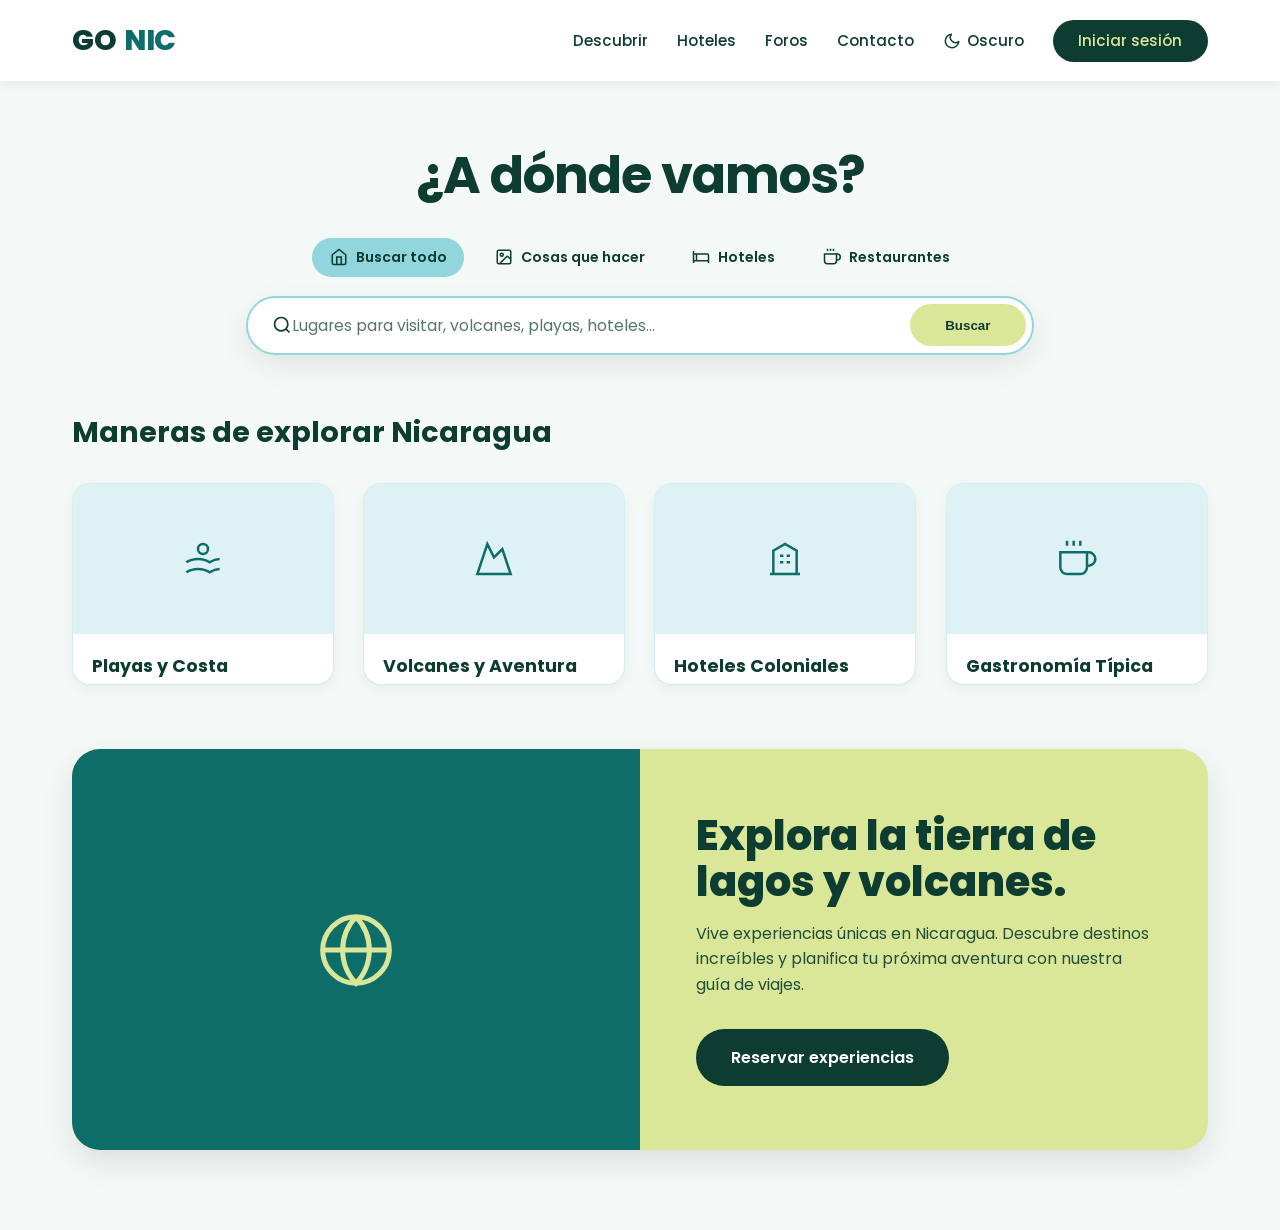
==== commit 0af2f816: "Menu discover realizado" ====
--- a/HTML/index.html
+++ b/HTML/index.html
@@ -14,10 +14,10 @@
         <div class="nav-container">
             <a href="#" class="logo">GO<span>NIC</span></a>
             <ul class="nav-links">
-                <li><a href="#" id="nav-discover">Descubrir</a></li>
+                <li><a href="#" id="nav-discover" class="active">Descubrir</a></li>
                 <li><a href="#" id="nav-hotels">Hoteles</a></li>
-                <li><a href="#">Qué hacer</a></li>
                 <li><a href="#">Foros</a></li>
+                <li><a href="#">Contacto</a></li>
                 <!-- Botón de Tema (Estilo texto plano) -->
                 <li>
                     <button type="button" id="theme-toggle" class="nav-theme-btn" aria-label="Cambiar tema">
@@ -102,78 +102,86 @@
                     <h3>Gastronomía Típica</h3>
                 </div>
 
-                <!-- ================= TARJETAS DE HOTELES (MUESTRAN AL DAR CLIC EN HOTELES) ================= -->
+                <!-- ================= TARJETAS DE HOTELES CON IMÁGENES ================= -->
                 
                 <!-- Hotel 1 -->
                 <div class="category-card hotel-card smooth-entry" data-type="hotels" style="display: none;">
-                    <div class="card-image-placeholder">
-                        <svg width="40" height="40" fill="none" stroke="currentColor" stroke-width="1.5" viewBox="0 0 24 24"><path d="M3 21h18M5 21V7l7-4 7 4v14M9 10h2M13 10h2M9 14h2M13 14h2"/></svg>
-                    </div>
-                    <h3>Hotel Plaza Colón</h3>
-                    <p class="hotel-info-text"> Granada, Centro Histórico</p>
-                    <div class="hotel-rating">
-                        <svg width="15" height="15" fill="currentColor" viewBox="0 0 24 24"><path d="M12 17.27L18.18 21l-1.64-7.03L22 9.24l-7.19-.61L12 2 9.19 8.63 2 9.24l5.46 4.73L5.82 21z"/></svg>
-                        <svg width="15" height="15" fill="currentColor" viewBox="0 0 24 24"><path d="M12 17.27L18.18 21l-1.64-7.03L22 9.24l-7.19-.61L12 2 9.19 8.63 2 9.24l5.46 4.73L5.82 21z"/></svg>
-                        <svg width="15" height="15" fill="currentColor" viewBox="0 0 24 24"><path d="M12 17.27L18.18 21l-1.64-7.03L22 9.24l-7.19-.61L12 2 9.19 8.63 2 9.24l5.46 4.73L5.82 21z"/></svg>
-                        <svg width="15" height="15" fill="currentColor" viewBox="0 0 24 24"><path d="M12 17.27L18.18 21l-1.64-7.03L22 9.24l-7.19-.61L12 2 9.19 8.63 2 9.24l5.46 4.73L5.82 21z"/></svg>
-                        <svg width="15" height="15" fill="currentColor" viewBox="0 0 24 24"><path d="M12 17.27L18.18 21l-1.64-7.03L22 9.24l-7.19-.61L12 2 9.19 8.63 2 9.24l5.46 4.73L5.82 21z"/></svg>
-                        <span>5.0</span>
-                    </div>
-                    <span class="hotel-price-tag"><strong>$110</strong> / noche</span>
+                    <div class="card-image-container">
+                        <img src="../ASSETS/hotel_granada.jpg" alt="Hotel Plaza Colón" class="card-real-img">
+                    </div>
+                    <div class="card-content-area">
+                        <h3>Hotel Plaza Colón</h3>
+                        <p class="hotel-info-text">Granada, Centro Histórico</p>
+                        <div class="hotel-rating">
+                            <svg width="15" height="15" fill="currentColor" viewBox="0 0 24 24"><path d="M12 17.27L18.18 21l-1.64-7.03L22 9.24l-7.19-.61L12 2 9.19 8.63 2 9.24l5.46 4.73L5.82 21z"/></svg>
+                            <svg width="15" height="15" fill="currentColor" viewBox="0 0 24 24"><path d="M12 17.27L18.18 21l-1.64-7.03L22 9.24l-7.19-.61L12 2 9.19 8.63 2 9.24l5.46 4.73L5.82 21z"/></svg>
+                            <svg width="15" height="15" fill="currentColor" viewBox="0 0 24 24"><path d="M12 17.27L18.18 21l-1.64-7.03L22 9.24l-7.19-.61L12 2 9.19 8.63 2 9.24l5.46 4.73L5.82 21z"/></svg>
+                            <svg width="15" height="15" fill="currentColor" viewBox="0 0 24 24"><path d="M12 17.27L18.18 21l-1.64-7.03L22 9.24l-7.19-.61L12 2 9.19 8.63 2 9.24l5.46 4.73L5.82 21z"/></svg>
+                            <svg width="15" height="15" fill="currentColor" viewBox="0 0 24 24"><path d="M12 17.27L18.18 21l-1.64-7.03L22 9.24l-7.19-.61L12 2 9.19 8.63 2 9.24l5.46 4.73L5.82 21z"/></svg>
+                            <span>5.0</span>
+                        </div>
+                        <span class="hotel-price-tag"><strong>$110</strong> / noche</span>
+                    </div>
                 </div>
 
                 <!-- Hotel 2 -->
                 <div class="category-card hotel-card smooth-entry" data-type="hotels" style="display: none;">
-                    <div class="card-image-placeholder">
-                        <svg width="40" height="40" fill="none" stroke="currentColor" stroke-width="1.5" viewBox="0 0 24 24"><path d="M2 20s3-2 7-2 7 2 7 2 3-2 6-2"/><circle cx="12" cy="6" r="3"/></svg>
-                    </div>
-                    <h3>Morgan's Rock Eco-Lodge</h3>
-                    <p class="hotel-info-text"> San Juan del Sur, Rivas</p>
-                    <div class="hotel-rating">
-                        <svg width="15" height="15" fill="currentColor" viewBox="0 0 24 24"><path d="M12 17.27L18.18 21l-1.64-7.03L22 9.24l-7.19-.61L12 2 9.19 8.63 2 9.24l5.46 4.73L5.82 21z"/></svg>
-                        <svg width="15" height="15" fill="currentColor" viewBox="0 0 24 24"><path d="M12 17.27L18.18 21l-1.64-7.03L22 9.24l-7.19-.61L12 2 9.19 8.63 2 9.24l5.46 4.73L5.82 21z"/></svg>
-                        <svg width="15" height="15" fill="currentColor" viewBox="0 0 24 24"><path d="M12 17.27L18.18 21l-1.64-7.03L22 9.24l-7.19-.61L12 2 9.19 8.63 2 9.24l5.46 4.73L5.82 21z"/></svg>
-                        <svg width="15" height="15" fill="currentColor" viewBox="0 0 24 24"><path d="M12 17.27L18.18 21l-1.64-7.03L22 9.24l-7.19-.61L12 2 9.19 8.63 2 9.24l5.46 4.73L5.82 21z"/></svg>
-                        <svg width="15" height="15" fill="currentColor" viewBox="0 0 24 24"><path d="M12 17.27L18.18 21l-1.64-7.03L22 9.24l-7.19-.61L12 2 9.19 8.63 2 9.24l5.46 4.73L5.82 21z"/></svg>
-                        <span>4.9</span>
-                    </div>
-                    <span class="hotel-price-tag"><strong>$240</strong> / noche</span>
+                    <div class="card-image-container">
+                        <img src="../ASSETS/hotel_sanjuan.jfif" alt="Morgan's Rock Eco-Lodge" class="card-real-img">
+                    </div>
+                    <div class="card-content-area">
+                        <h3>Morgan's Rock Eco-Lodge</h3>
+                        <p class="hotel-info-text">San Juan del Sur, Rivas</p>
+                        <div class="hotel-rating">
+                            <svg width="15" height="15" fill="currentColor" viewBox="0 0 24 24"><path d="M12 17.27L18.18 21l-1.64-7.03L22 9.24l-7.19-.61L12 2 9.19 8.63 2 9.24l5.46 4.73L5.82 21z"/></svg>
+                            <svg width="15" height="15" fill="currentColor" viewBox="0 0 24 24"><path d="M12 17.27L18.18 21l-1.64-7.03L22 9.24l-7.19-.61L12 2 9.19 8.63 2 9.24l5.46 4.73L5.82 21z"/></svg>
+                            <svg width="15" height="15" fill="currentColor" viewBox="0 0 24 24"><path d="M12 17.27L18.18 21l-1.64-7.03L22 9.24l-7.19-.61L12 2 9.19 8.63 2 9.24l5.46 4.73L5.82 21z"/></svg>
+                            <svg width="15" height="15" fill="currentColor" viewBox="0 0 24 24"><path d="M12 17.27L18.18 21l-1.64-7.03L22 9.24l-7.19-.61L12 2 9.19 8.63 2 9.24l5.46 4.73L5.82 21z"/></svg>
+                            <svg width="15" height="15" fill="currentColor" viewBox="0 0 24 24"><path d="M12 17.27L18.18 21l-1.64-7.03L22 9.24l-7.19-.61L12 2 9.19 8.63 2 9.24l5.46 4.73L5.82 21z"/></svg>
+                            <span>4.9</span>
+                        </div>
+                        <span class="hotel-price-tag"><strong>$240</strong> / noche</span>
+                    </div>
                 </div>
 
                 <!-- Hotel 3 -->
                 <div class="category-card hotel-card smooth-entry" data-type="hotels" style="display: none;">
-                    <div class="card-image-placeholder">
-                        <svg width="40" height="40" fill="none" stroke="currentColor" stroke-width="1.5" viewBox="0 0 24 24"><path d="m8 3 4 8 5-5 5 15H2L8 3z"/></svg>
-                    </div>
-                    <h3>Totoco Eco-Lodge</h3>
-                    <p class="hotel-info-text"> Balgüe, Isla de Ometepe</p>
-                    <div class="hotel-rating">
-                        <svg width="15" height="15" fill="currentColor" viewBox="0 0 24 24"><path d="M12 17.27L18.18 21l-1.64-7.03L22 9.24l-7.19-.61L12 2 9.19 8.63 2 9.24l5.46 4.73L5.82 21z"/></svg>
-                        <svg width="15" height="15" fill="currentColor" viewBox="0 0 24 24"><path d="M12 17.27L18.18 21l-1.64-7.03L22 9.24l-7.19-.61L12 2 9.19 8.63 2 9.24l5.46 4.73L5.82 21z"/></svg>
-                        <svg width="15" height="15" fill="currentColor" viewBox="0 0 24 24"><path d="M12 17.27L18.18 21l-1.64-7.03L22 9.24l-7.19-.61L12 2 9.19 8.63 2 9.24l5.46 4.73L5.82 21z"/></svg>
-                        <svg width="15" height="15" fill="currentColor" viewBox="0 0 24 24"><path d="M12 17.27L18.18 21l-1.64-7.03L22 9.24l-7.19-.61L12 2 9.19 8.63 2 9.24l5.46 4.73L5.82 21z"/></svg>
-                        <svg width="15" height="15" fill="currentColor" stroke="currentColor" stroke-width="1.5" viewBox="0 0 24 24"><path d="M12 17.27L18.18 21l-1.64-7.03L22 9.24l-7.19-.61L12 2 9.19 8.63 2 9.24l5.46 4.73L5.82 21z"/></svg>
-                        <span>4.8</span>
-                    </div>
-                    <span class="hotel-price-tag"><strong>$85</strong> / noche</span>
+                    <div class="card-image-container">
+                        <img src="../ASSETS/hotel_ometepe.jpg" alt="Totoco Eco-Lodge" class="card-real-img">
+                    </div>
+                    <div class="card-content-area">
+                        <h3>Totoco Eco-Lodge</h3>
+                        <p class="hotel-info-text">Balgüe, Isla de Ometepe</p>
+                        <div class="hotel-rating">
+                            <svg width="15" height="15" fill="currentColor" viewBox="0 0 24 24"><path d="M12 17.27L18.18 21l-1.64-7.03L22 9.24l-7.19-.61L12 2 9.19 8.63 2 9.24l5.46 4.73L5.82 21z"/></svg>
+                            <svg width="15" height="15" fill="currentColor" viewBox="0 0 24 24"><path d="M12 17.27L18.18 21l-1.64-7.03L22 9.24l-7.19-.61L12 2 9.19 8.63 2 9.24l5.46 4.73L5.82 21z"/></svg>
+                            <svg width="15" height="15" fill="currentColor" viewBox="0 0 24 24"><path d="M12 17.27L18.18 21l-1.64-7.03L22 9.24l-7.19-.61L12 2 9.19 8.63 2 9.24l5.46 4.73L5.82 21z"/></svg>
+                            <svg width="15" height="15" fill="currentColor" viewBox="0 0 24 24"><path d="M12 17.27L18.18 21l-1.64-7.03L22 9.24l-7.19-.61L12 2 9.19 8.63 2 9.24l5.46 4.73L5.82 21z"/></svg>
+                            <svg width="15" height="15" fill="currentColor" stroke="currentColor" stroke-width="1.5" viewBox="0 0 24 24"><path d="M12 17.27L18.18 21l-1.64-7.03L22 9.24l-7.19-.61L12 2 9.19 8.63 2 9.24l5.46 4.73L5.82 21z"/></svg>
+                            <span>4.8</span>
+                        </div>
+                        <span class="hotel-price-tag"><strong>$85</strong> / noche</span>
+                    </div>
                 </div>
 
                 <!-- Hotel 4 -->
                 <div class="category-card hotel-card smooth-entry" data-type="hotels" style="display: none;">
-                    <div class="card-image-placeholder">
-                        <svg width="40" height="40" fill="none" stroke="currentColor" stroke-width="1.5" viewBox="0 0 24 24"><path d="M3 21h18M5 21V7l7-4 7 4v14M9 10h2M13 10h2M9 14h2M13 14h2"/></svg>
-                    </div>
-                    <h3>Hotel El Convento</h3>
-                    <p class="hotel-info-text"> León, Centro Histórico</p>
-                    <div class="hotel-rating">
-                        <svg width="15" height="15" fill="currentColor" viewBox="0 0 24 24"><path d="M12 17.27L18.18 21l-1.64-7.03L22 9.24l-7.19-.61L12 2 9.19 8.63 2 9.24l5.46 4.73L5.82 21z"/></svg>
-                        <svg width="15" height="15" fill="currentColor" viewBox="0 0 24 24"><path d="M12 17.27L18.18 21l-1.64-7.03L22 9.24l-7.19-.61L12 2 9.19 8.63 2 9.24l5.46 4.73L5.82 21z"/></svg>
-                        <svg width="15" height="15" fill="currentColor" viewBox="0 0 24 24"><path d="M12 17.27L18.18 21l-1.64-7.03L22 9.24l-7.19-.61L12 2 9.19 8.63 2 9.24l5.46 4.73L5.82 21z"/></svg>
-                        <svg width="15" height="15" fill="currentColor" viewBox="0 0 24 24"><path d="M12 17.27L18.18 21l-1.64-7.03L22 9.24l-7.19-.61L12 2 9.19 8.63 2 9.24l5.46 4.73L5.82 21z"/></svg>
-                        <svg width="15" height="15" fill="currentColor" viewBox="0 0 24 24"><path d="M12 17.27L18.18 21l-1.64-7.03L22 9.24l-7.19-.61L12 2 9.19 8.63 2 9.24l5.46 4.73L5.82 21z"/></svg>
-                        <span>4.7</span>
-                    </div>
-                    <span class="hotel-price-tag"><strong>$95</strong> / noche</span>
+                    <div class="card-image-container">
+                        <img src="../ASSETS/hotel_leon.jpg" alt="Hotel El Convento" class="card-real-img">
+                    </div>
+                    <div class="card-content-area">
+                        <h3>Hotel El Convento</h3>
+                        <p class="hotel-info-text">León, Centro Histórico</p>
+                        <div class="hotel-rating">
+                            <svg width="15" height="15" fill="currentColor" viewBox="0 0 24 24"><path d="M12 17.27L18.18 21l-1.64-7.03L22 9.24l-7.19-.61L12 2 9.19 8.63 2 9.24l5.46 4.73L5.82 21z"/></svg>
+                            <svg width="15" height="15" fill="currentColor" viewBox="0 0 24 24"><path d="M12 17.27L18.18 21l-1.64-7.03L22 9.24l-7.19-.61L12 2 9.19 8.63 2 9.24l5.46 4.73L5.82 21z"/></svg>
+                            <svg width="15" height="15" fill="currentColor" viewBox="0 0 24 24"><path d="M12 17.27L18.18 21l-1.64-7.03L22 9.24l-7.19-.61L12 2 9.19 8.63 2 9.24l5.46 4.73L5.82 21z"/></svg>
+                            <svg width="15" height="15" fill="currentColor" viewBox="0 0 24 24"><path d="M12 17.27L18.18 21l-1.64-7.03L22 9.24l-7.19-.61L12 2 9.19 8.63 2 9.24l5.46 4.73L5.82 21z"/></svg>
+                            <svg width="15" height="15" fill="currentColor" viewBox="0 0 24 24"><path d="M12 17.27L18.18 21l-1.64-7.03L22 9.24l-7.19-.61L12 2 9.19 8.63 2 9.24l5.46 4.73L5.82 21z"/></svg>
+                            <span>4.7</span>
+                        </div>
+                        <span class="hotel-price-tag"><strong>$95</strong> / noche</span>
+                    </div>
                 </div>
 
             </div>
@@ -272,7 +280,6 @@
         };
 
         function setView(tabKey) {
-            // Actualizar pestaña activa
             tabs.forEach(t => {
                 if (t.getAttribute('data-tab') === tabKey) {
                     t.classList.add('active');
@@ -281,18 +288,13 @@
                 }
             });
 
-            // Actualizar placeholder y título
             if (tabConfig[tabKey]) {
                 searchInput.placeholder = tabConfig[tabKey].placeholder;
                 categoriesTitle.textContent = tabConfig[tabKey].title;
             }
 
-            // Mostrar / Ocultar tarjetas
             if (tabKey === 'hotels') {
-                // Ocultar tarjetas principales
                 mainCards.forEach(card => card.style.display = 'none');
-                
-                // Mostrar tarjetas de hoteles con animación
                 hotelCards.forEach(card => {
                     card.style.display = 'flex';
                     card.style.animation = 'none';
@@ -300,9 +302,7 @@
                     card.style.animation = 'smoothFadeUp 0.4s cubic-bezier(0.16, 1, 0.3, 1) forwards';
                 });
             } else {
-                // En "Buscar todo" u otras pestañas, mostrar la vista principal original
                 hotelCards.forEach(card => card.style.display = 'none');
-                
                 mainCards.forEach(card => {
                     card.style.display = 'flex';
                     card.style.animation = 'none';
@@ -312,7 +312,6 @@
             }
         }
 
-        // Clic en pestañas
         tabs.forEach(tab => {
             tab.addEventListener('click', () => {
                 const tabKey = tab.getAttribute('data-tab');
@@ -320,7 +319,6 @@
             });
         });
 
-        // Clic en "Hoteles" de la barra de navegación superior
         if (navHotels) {
             navHotels.addEventListener('click', (e) => {
                 e.preventDefault();
@@ -328,7 +326,6 @@
             });
         }
 
-        // Clic en "Descubrir" vuelve a la vista principal
         if (navDiscover) {
             navDiscover.addEventListener('click', (e) => {
                 e.preventDefault();
--- a/CSS/styles.css
+++ b/CSS/styles.css
@@ -1,22 +1,9 @@
 /* ==========================================
-   GO NIC - BRAND SYSTEM & STYLES (DYNAMIC THEMES)
+   GO NIC - BRAND SYSTEM & STYLES (UNIFICADO)
    ========================================== */
 
-/* Transición suave para todos los componentes al cambiar de tema */
-body, 
-header, 
-.category-card, 
-.search-box, 
-.btn-signin, 
-.nav-theme-btn,
-.search-tabs li,
-.card-image-placeholder,
-.search-box input {
-    transition: background-color 0.3s ease, color 0.3s ease, border-color 0.3s ease, box-shadow 0.3s ease, stroke 0.3s ease;
-}
-
-/* Tema Claro (Por Defecto) */
-:root {
+/* Variables globales */
+:root, [data-theme="light"] {
     --color-dark: #0D3C30;
     --color-lime: #DAE799;
     --color-sky: #91D5DD;
@@ -25,34 +12,41 @@
     --bg-body: #F4F8F7;
     --bg-header: #FFFFFF;
     --bg-card: #FFFFFF;
-    --bg-placeholder: #91D5DD;
+    --bg-card-header: rgba(145, 213, 221, 0.3);
     --bg-search: #FFFFFF;
     
     --text-primary: #0D3C30;
     --text-secondary: #0D6D69;
+    --text-muted: #52796F;
     --border-card: rgba(145, 213, 221, 0.4);
     
     --radius-sm: 12px;
-    --radius-md: 20px;
+    --radius-md: 18px;
     --radius-pill: 50px;
     --transition: all 0.3s cubic-bezier(0.4, 0, 0.2, 1);
 }
 
-/* Tema Oscuro (Texto en Blanco Puro #FFFFFF) */
+/* Tema Oscuro */
 [data-theme="dark"] {
     --bg-body: #081613;
     --bg-header: #0e241f;
     --bg-card: #13322b;
-    --bg-placeholder: #12332c;
+    --bg-card-header: #1c3831;
     --bg-search: #13322b;
     
-    --text-primary: #FFFFFF;       /* Letras principales en blanco puro */
-    --text-secondary: #FFFFFF;     /* Subtítulos y descripciones en blanco puro */
-    --color-teal: #42b2a8;         /* Verde resaltado para hover */
+    --text-primary: #FFFFFF;
+    --text-secondary: #FFFFFF;
+    --text-muted: #94a3b8;
+    --color-teal: #42b2a8;
     --border-card: rgba(145, 213, 221, 0.15);
 }
 
-/* Base reset */
+/* Transiciones globales */
+body, header, .category-card, .search-box, .btn-signin, .nav-theme-btn, .search-tabs li, .card-image-placeholder, .search-box input {
+    transition: background-color 0.3s ease, color 0.3s ease, border-color 0.3s ease, box-shadow 0.3s ease, stroke 0.3s ease;
+}
+
+/* Base Reset */
 * {
     margin: 0;
     padding: 0;
@@ -118,12 +112,11 @@
     color: var(--color-teal);
 }
 
-/* Botón de tema como texto plano */
+/* Botón de cambio de tema */
 .nav-theme-btn {
     background: none;
     border: none;
     padding: 0;
-    margin: 0;
     font-family: inherit;
     font-size: 0.95rem;
     font-weight: 500;
@@ -132,12 +125,6 @@
     display: flex;
     align-items: center;
     gap: 0.4rem;
-    transition: color 0.2s ease;
-}
-
-.nav-theme-btn svg {
-    stroke: currentColor;
-    transition: stroke 0.2s ease;
 }
 
 .nav-theme-btn:hover {
@@ -166,7 +153,7 @@
     box-shadow: 0 6px 16px rgba(13, 109, 105, 0.25);
 }
 
-/* Hero Header */
+/* Hero Section */
 .hero {
     text-align: center;
     padding: 3.5rem 1rem 1.5rem;
@@ -181,7 +168,7 @@
     letter-spacing: -1px;
 }
 
-/* Search Bar & Tabs */
+/* Barra de Búsqueda y Pestañas */
 .search-bar-container {
     max-width: 820px; 
     margin: 0 auto 3.5rem;
@@ -195,7 +182,6 @@
     gap: 0.8rem;         
     margin-bottom: 1.2rem;
     list-style: none;
-    flex-wrap: nowrap;    
     overflow-x: auto;     
     scrollbar-width: none;
 }
@@ -217,12 +203,10 @@
     background-color: transparent;
     transition: var(--transition);
     white-space: nowrap;  
-    flex-shrink: 0;       
 }
 
 .search-tabs li svg {
     stroke: var(--text-primary);
-    transition: var(--transition);
 }
 
 .search-tabs li.active {
@@ -247,16 +231,10 @@
     padding: 0.4rem 0.4rem 0.4rem 1.5rem;
     align-items: center;
     box-shadow: 0 10px 30px rgba(0, 0, 0, 0.08);
-    transition: var(--transition);
 }
 
 .search-box svg {
     stroke: var(--text-primary);
-}
-
-.search-box:focus-within {
-    border-color: var(--color-teal);
-    box-shadow: 0 12px 35px rgba(13, 109, 105, 0.25);
 }
 
 .search-box input {
@@ -290,7 +268,10 @@
     transform: scale(1.02);
 }
 
-/* Category Cards UI */
+/* ==========================================
+   DISEÑO UNIFICADO DE TARJETAS (CATEGORÍAS Y HOTELES)
+   ========================================== */
+
 .categories-section {
     max-width: 1200px;
     margin: 0 auto 4rem;
@@ -306,44 +287,84 @@
 
 .categories-grid {
     display: grid;
-    grid-template-columns: repeat(auto-fit, minmax(240px, 1fr));
-    gap: 1.5rem;
-}
-
+    grid-template-columns: repeat(auto-fill, minmax(250px, 1fr));
+    gap: 1.8rem;
+}
+
+/* Tarjeta Base Unificada */
 .category-card {
-    background: var(--bg-card);
+    background-color: var(--bg-card);
+    border: 1px solid var(--border-card);
     border-radius: var(--radius-md);
     overflow: hidden;
-    border: 1px solid var(--border-card);
-    box-shadow: 0 6px 20px rgba(0, 0, 0, 0.05);
+    display: flex;
+    flex-direction: column;
+    text-align: left;
     cursor: pointer;
+    box-shadow: 0 4px 14px rgba(0, 0, 0, 0.05);
     transition: var(--transition);
-}
-
-.card-image-placeholder {
-    width: 100%;
-    height: 170px;
-    background-color: var(--bg-placeholder);
-    display: flex;
-    align-items: center;
-    justify-content: center;
-    color: var(--text-primary);
-}
-
-.category-card h3 {
-    font-size: 1.1rem;
-    font-weight: 600;
-    padding: 1.2rem;
-    color: var(--text-primary);
 }
 
 .category-card:hover {
     transform: translateY(-6px);
     border-color: var(--color-teal);
-    box-shadow: 0 14px 28px rgba(0, 0, 0, 0.15);
-}
-
-/* Promo Card UI */
+    box-shadow: 0 12px 26px rgba(0, 0, 0, 0.12);
+}
+
+/* Área superior de la imagen / SVG */
+.card-image-placeholder {
+    width: 100%;
+    height: 150px;
+    background-color: var(--bg-card-header);
+    display: flex;
+    align-items: center;
+    justify-content: center;
+    color: var(--color-teal);
+}
+
+/* Textos e Información interna */
+.category-card h3 {
+    font-size: 1.1rem;
+    font-weight: 700;
+    color: var(--text-primary);
+    padding: 1.2rem 1.2rem 0.3rem 1.2rem;
+    margin: 0;
+}
+
+.hotel-info-text {
+    font-size: 0.85rem;
+    color: var(--text-muted);
+    padding: 0 1.2rem 0.5rem 1.2rem;
+    margin: 0;
+    display: flex;
+    align-items: center;
+    gap: 4px;
+}
+
+.hotel-rating {
+    display: flex;
+    align-items: center;
+    gap: 3px;
+    color: #f59e0b;
+    padding: 0 1.2rem 0.5rem 1.2rem;
+}
+
+.hotel-rating span {
+    font-size: 0.85rem;
+    font-weight: 600;
+    color: var(--text-primary);
+    margin-left: 4px;
+}
+
+.hotel-price-tag {
+    font-size: 0.92rem;
+    color: var(--color-teal);
+    font-weight: 500;
+    padding: 0 1.2rem 1.2rem 1.2rem;
+    margin-top: auto;
+}
+
+/* Banner Promocional */
 .promo-section {
     max-width: 1200px;
     margin: 0 auto 5rem;
@@ -417,19 +438,7 @@
     transform: translateY(-2px);
 }
 
-/* Responsive */
-@media (max-width: 900px) {
-    .promo-card {
-        grid-template-columns: 1fr;
-    }
-    .hero h1 {
-        font-size: 2.4rem;
-    }
-    .nav-links {
-        display: none;
-    }
-}
-
+/* Animaciones */
 .smooth-entry {
     opacity: 0;
     animation: smoothFadeUp 0.85s cubic-bezier(0.16, 1, 0.3, 1) forwards;
@@ -452,253 +461,323 @@
     }
 }
 
+/* Responsivo */
+@media (max-width: 900px) {
+    .promo-card {
+        grid-template-columns: 1fr;
+    }
+    .hero h1 {
+        font-size: 2.4rem;
+    }
+    .nav-links {
+        display: none;
+    }
+}
 /* ==========================================
-   SECCIÓN DE HOTELES DESTACADOS
+   pantalla de descubrir lugares
    ========================================== */
 
-.hotels-section {
-    padding: 50px 20px;
-    max-width: 1200px;
-    margin: 0 auto;
-}
-
-.section-header {
-    margin-bottom: 30px;
-}
-
-.section-subtitle {
-    opacity: 0.75;
-    font-size: 0.95rem;
-    margin-top: 4px;
-}
-
-.hotels-grid {
+/* el texto chiquito de arriba */
+.hero-badge {
+    display: inline-block;
+    background-color: var(--color-sky);
+    color: #0D3C30;
+    font-size: 0.82rem;
+    font-weight: 700;
+    padding: 0.35rem 1rem;
+    border-radius: var(--radius-pill);
+    margin-bottom: 0.8rem;
+}
+
+.hero-subtitle {
+    color: var(--text-muted);
+    margin-top: 0.6rem;
+    font-size: 1.05rem;
+    line-height: 1.5;
+}
+
+/* la barra con los botones de categorias */
+.filter-container {
+    max-width: 1050px;
+    margin: 0 auto 2.5rem;
+    padding: 0 1rem;
+}
+
+.filter-group {
+    display: flex;
+    justify-content: center;
+    gap: 0.6rem;
+    flex-wrap: wrap;
+}
+
+.filter-btn {
+    background-color: var(--bg-card);
+    border: 1px solid var(--border-card);
+    color: var(--text-primary);
+    padding: 0.55rem 1.3rem;
+    border-radius: var(--radius-pill);
+    font-size: 0.88rem;
+    font-family: inherit;
+    font-weight: 600;
+    cursor: pointer;
+    transition: var(--transition);
+}
+
+/* cambiar color si se selecciona la categoria */
+.filter-btn.active, 
+.filter-btn:hover {
+    background-color: var(--color-teal);
+    color: #FFFFFF;
+    border-color: var(--color-teal);
+}
+
+/* caja general donde caen todas las tarjetas */
+.destinations-wrapper {
+    max-width: 1050px;
+    margin: 0 auto 5rem;
+    padding: 0 1.5rem;
+    display: flex;
+    flex-direction: column;
+    gap: 2rem;
+}
+
+/* estilo de las cards */
+.destination-card {
+    background-color: var(--bg-card);
+    border: 1px solid var(--border-card);
+    border-radius: var(--radius-md);
     display: grid;
-    grid-template-columns: repeat(auto-fit, minmax(300px, 1fr));
-    gap: 28px;
-}
-
-.hotel-card {
-    background-color: var(--card-bg, #ffffff);
-    border: 1px solid var(--border-color, #e2e8f0);
-    border-radius: 18px;
+    grid-template-columns: 240px 1fr;
     overflow: hidden;
+    box-shadow: 0 6px 20px rgba(0, 0, 0, 0.05);
+    transition: var(--transition);
+}
+
+.destination-card:hover {
+    border-color: var(--color-teal);
+    box-shadow: 0 12px 28px rgba(0, 0, 0, 0.1);
+}
+
+/* la parte de la izquierda donde va el icono */
+.card-sidebar {
+    background-color: var(--bg-card-header);
+    padding: 2.5rem 1.5rem;
     display: flex;
     flex-direction: column;
+    align-items: center;
+    justify-content: center;
+    text-align: center;
+    border-right: 1px solid var(--border-card);
+}
+
+.sidebar-icon-box {
+    width: 68px;
+    height: 68px;
+    background-color: var(--bg-card);
+    border-radius: 50%;
+    display: flex;
+    align-items: center;
+    justify-content: center;
+    color: var(--color-teal);
+    margin-bottom: 1rem;
+    box-shadow: 0 4px 12px rgba(0, 0, 0, 0.06);
+}
+
+.sidebar-label {
+    font-size: 0.82rem;
+    font-weight: 700;
+    color: var(--color-teal);
+    text-transform: uppercase;
+    letter-spacing: 0.5px;
+}
+
+/* el contenido fuerte de la derecha */
+.card-main {
+    padding: 2rem 2.2rem;
+    display: flex;
+    flex-direction: column;
+}
+
+.card-header {
+    display: flex;
+    justify-content: space-between;
+    align-items: baseline;
+    margin-bottom: 0.8rem;
+    flex-wrap: wrap;
+    gap: 0.5rem;
+}
+
+.destination-title {
+    font-size: 1.55rem;
+    font-weight: 700;
+    color: var(--text-primary);
+}
+
+.destination-location {
+    font-size: 0.88rem;
+    font-weight: 600;
+    color: var(--text-muted);
+}
+
+.destination-description {
+    font-size: 0.94rem;
+    line-height: 1.6;
+    color: var(--text-primary);
+    opacity: 0.9;
+    margin-bottom: 1.5rem;
+}
+
+/* cuadritos de clima, acceso y costo */
+.info-grid {
+    display: grid;
+    grid-template-columns: repeat(3, 1fr);
+    gap: 0.8rem;
+    margin-bottom: 1.5rem;
+}
+
+.info-item {
+    background-color: var(--bg-body);
+    padding: 0.75rem 1rem;
+    border-radius: var(--radius-sm);
+    border: 1px solid var(--border-card);
+    display: flex;
+    flex-direction: column;
+}
+
+.info-item.full-width {
+    grid-column: span 3;
+}
+
+.info-label {
+    font-size: 0.73rem;
+    text-transform: uppercase;
+    font-weight: 700;
+    color: var(--text-muted);
+    margin-bottom: 0.2rem;
+}
+
+.info-val {
+    font-size: 0.88rem;
+    font-weight: 600;
+    color: var(--text-primary);
+}
+
+/* la lista de cosas que hacer al final de la card */
+.highlights-section {
+    border-top: 1px dashed var(--border-card);
+    padding-top: 1.2rem;
+    margin-top: auto;
+}
+
+.highlights-title {
+    font-size: 0.9rem;
+    font-weight: 700;
+    color: var(--color-teal);
+    margin-bottom: 0.6rem;
+}
+
+.highlights-list {
+    list-style: none;
+    display: flex;
+    flex-direction: column;
+    gap: 0.4rem;
+}
+
+.highlights-list li {
+    font-size: 0.88rem;
+    color: var(--text-primary);
     position: relative;
-    transition: transform 0.3s ease, box-shadow 0.3s ease;
-}
-
-.hotel-card:hover {
-    transform: translateY(-6px);
-    box-shadow: 0 14px 28px rgba(0, 0, 0, 0.08);
-}
-
-.hotel-badge {
+    padding-left: 1.2rem;
+}
+
+/* las vinetas bonitas de la lista */
+.highlights-list li::before {
+    content: "•";
+    color: var(--color-teal);
+    font-weight: bold;
+    font-size: 1.3rem;
     position: absolute;
-    top: 16px;
-    left: 16px;
-    background: rgba(15, 23, 42, 0.75);
-    color: #ffffff;
-    padding: 4px 14px;
-    border-radius: 20px;
-    font-size: 0.75rem;
-    font-weight: 600;
-    backdrop-filter: blur(6px);
-    z-index: 2;
-}
-
-.hotel-media {
-    height: 190px;
-    background: var(--placeholder-bg, #e0f2fe);
-    display: flex;
-    align-items: center;
-    justify-content: center;
-    color: var(--primary-accent, #0284c7);
-}
-
-.hotel-info {
-    padding: 22px;
+    left: 0;
+    top: -3px;
+}
+
+/* arreglos para cel */
+@media (max-width: 820px) {
+    .destination-card {
+        grid-template-columns: 1fr;
+    }
+    
+    .card-sidebar {
+        border-right: none;
+        border-bottom: 1px solid var(--border-card);
+        padding: 1.8rem 1.5rem;
+    }
+
+    .card-main {
+        padding: 1.5rem;
+    }
+    
+    .info-grid {
+        grid-template-columns: 1fr;
+    }
+    
+    .info-item.full-width {
+        grid-column: span 1;
+    }
+}
+
+/* Contenedor de la imagen real en las tarjetas de hoteles */
+.card-image-container {
+    width: 100%;
+    height: 160px;
+    overflow: hidden;
+    border-top-left-radius: inherit;
+    border-top-right-radius: inherit;
+}
+
+/* Ajuste de la imagen para que llene el espacio sin deformarse */
+.card-real-img {
+    width: 100%;
+    height: 100%;
+    object-fit: cover;
+    display: block;
+    transition: transform 0.3s ease;
+}
+
+/* Efecto de zoom sutil al pasar el cursor por encima de la tarjeta */
+.category-card:hover .card-real-img {
+    transform: scale(1.05);
+}
+
+/* Área de contenido inferior dentro de la tarjeta de hotel */
+.card-content-area {
+    padding: 15px;
     display: flex;
     flex-direction: column;
-    flex-grow: 1;
-}
-
-.hotel-info h3 {
-    font-size: 1.25rem;
-    font-weight: 700;
-    margin-bottom: 6px;
-}
-
-.hotel-location {
+    gap: 6px;
+}
+
+.hotel-info-text {
     font-size: 0.85rem;
     opacity: 0.7;
-    margin-bottom: 12px;
-}
-
-.hotel-desc {
-    font-size: 0.9rem;
-    line-height: 1.55;
-    opacity: 0.85;
-    margin-bottom: 24px;
-    flex-grow: 1;
-}
-
-.hotel-footer {
-    display: flex;
-    align-items: center;
-    justify-content: space-between;
-    border-top: 1px solid var(--border-color, #e2e8f0);
-    padding-top: 16px;
-}
-
-.hotel-price {
+    margin: 0;
+}
+
+.hotel-rating {
+    display: flex;
+    align-items: center;
+    gap: 3px;
     font-size: 0.85rem;
-}
-
-.hotel-price strong {
-    font-size: 1.2rem;
-    color: #0284c7;
-}
-
-.btn-card {
-    background-color: #0284c7;
-    color: #ffffff;
-    padding: 9px 18px;
-    border-radius: 10px;
-    text-decoration: none;
     font-weight: 600;
-    font-size: 0.85rem;
-    transition: background-color 0.2s ease, transform 0.2s ease;
-}
-
-.btn-card:hover {
-    background-color: #0369a1;
-    transform: translateY(-1px);
-}
-
-/* Detalles adicionales para tarjetas de hoteles */
-.hotel-info-text {
-    font-size: 0.82rem;
-    color: var(--text-color);
-    opacity: 0.8;
-    margin-top: 4px;
-}
-
-.hotel-rating {
-    display: flex;
-    align-items: center;
-    gap: 3px;
-    color: #f59e0b; /* Color dorado para las estrellas */
-    margin-top: 6px;
+    color: #f59e0b; /* Color estrella */
 }
 
 .hotel-rating span {
-    font-size: 0.82rem;
-    font-weight: 600;
-    color: var(--text-color);
-    margin-left: 4px;
-}
-
-.hotel-price-tag {
-    font-size: 0.88rem;
-    color: var(--primary-color, #00A699);
-    margin-top: 8px;
-}
-
-
-/* ==========================================================
-   VARIABLES DE TEMA (Asegúrate de que tus temas las tengan)
-   ========================================================== */
-[data-theme="light"] {
-    --bg-main: #f4f7f6;
-    --card-bg: #ffffff;
-    --card-header-bg: #90e0ef33; /* Cyan suave para modo claro */
-    --card-border: #e2e8f0;
-    --text-primary: #1e293b;
-    --text-muted: #64748b;
-    --accent-color: #00a699;
-}
-
-[data-theme="dark"] {
-    --bg-main: #0a1311;
-    --card-bg: #132722;          /* Verde/Gris oscuro armónico */
-    --card-header-bg: #1c3831;   /* Encabezado un poco más claro */
-    --card-border: #22473e;
-    --text-primary: #f1f5f9;
-    --text-muted: #94a3b8;
-    --accent-color: #2dd4bf;
-}
-
-/* ==========================================================
-   ESTILO UNIFICADO DE TARJETAS (MODO CLARO Y OSCURO)
-   ========================================================== */
-.category-card {
-    background-color: var(--card-bg) !important;
-    border: 1px solid var(--card-border);
-    border-radius: 16px;
-    overflow: hidden;
-    display: flex;
-    flex-direction: column;
-    text-align: left;
-    transition: background-color 0.3s ease, border-color 0.3s ease, transform 0.2s ease, box-shadow 0.2s ease;
-    box-shadow: 0 4px 12px rgba(0, 0, 0, 0.06);
-}
-
-.category-card:hover {
-    transform: translateY(-4px);
-    box-shadow: 0 8px 20px rgba(0, 0, 0, 0.15);
-}
-
-/* Área superior (Contenedor del ícono) */
-.card-image-placeholder {
-    background-color: var(--card-header-bg);
-    height: 130px;
-    display: flex;
-    align-items: center;
-    justify-content: center;
-    color: var(--accent-color);
-    transition: background-color 0.3s ease;
-}
-
-/* Título de la tarjeta */
-.category-card h3 {
-    color: var(--text-primary) !important;
-    font-size: 1.05rem;
-    font-weight: 700;
-    margin: 14px 16px 4px 16px;
-}
-
-/* Texto de ubicación */
-.hotel-info-text {
-    font-size: 0.85rem;
-    color: var(--text-muted) !important;
-    margin: 0 16px 8px 16px;
-    display: flex;
-    align-items: center;
-    gap: 4px;
-}
-
-/* Estrellas y calificación */
-.hotel-rating {
-    display: flex;
-    align-items: center;
-    gap: 3px;
-    color: #f59e0b; /* Dorado de estrellas */
-    margin: 0 16px 10px 16px;
-}
-
-.hotel-rating span {
-    font-size: 0.82rem;
-    font-weight: 600;
-    color: var(--text-primary) !important;
-    margin-left: 4px;
-}
-
-/* Etiqueta de precio */
+    margin-left: 5px;
+    color: inherit;
+}
+
 .hotel-price-tag {
     font-size: 0.9rem;
-    color: var(--accent-color) !important;
-    font-weight: 500;
-    margin: auto 16px 16px 16px;
+    margin-top: 4px;
 }
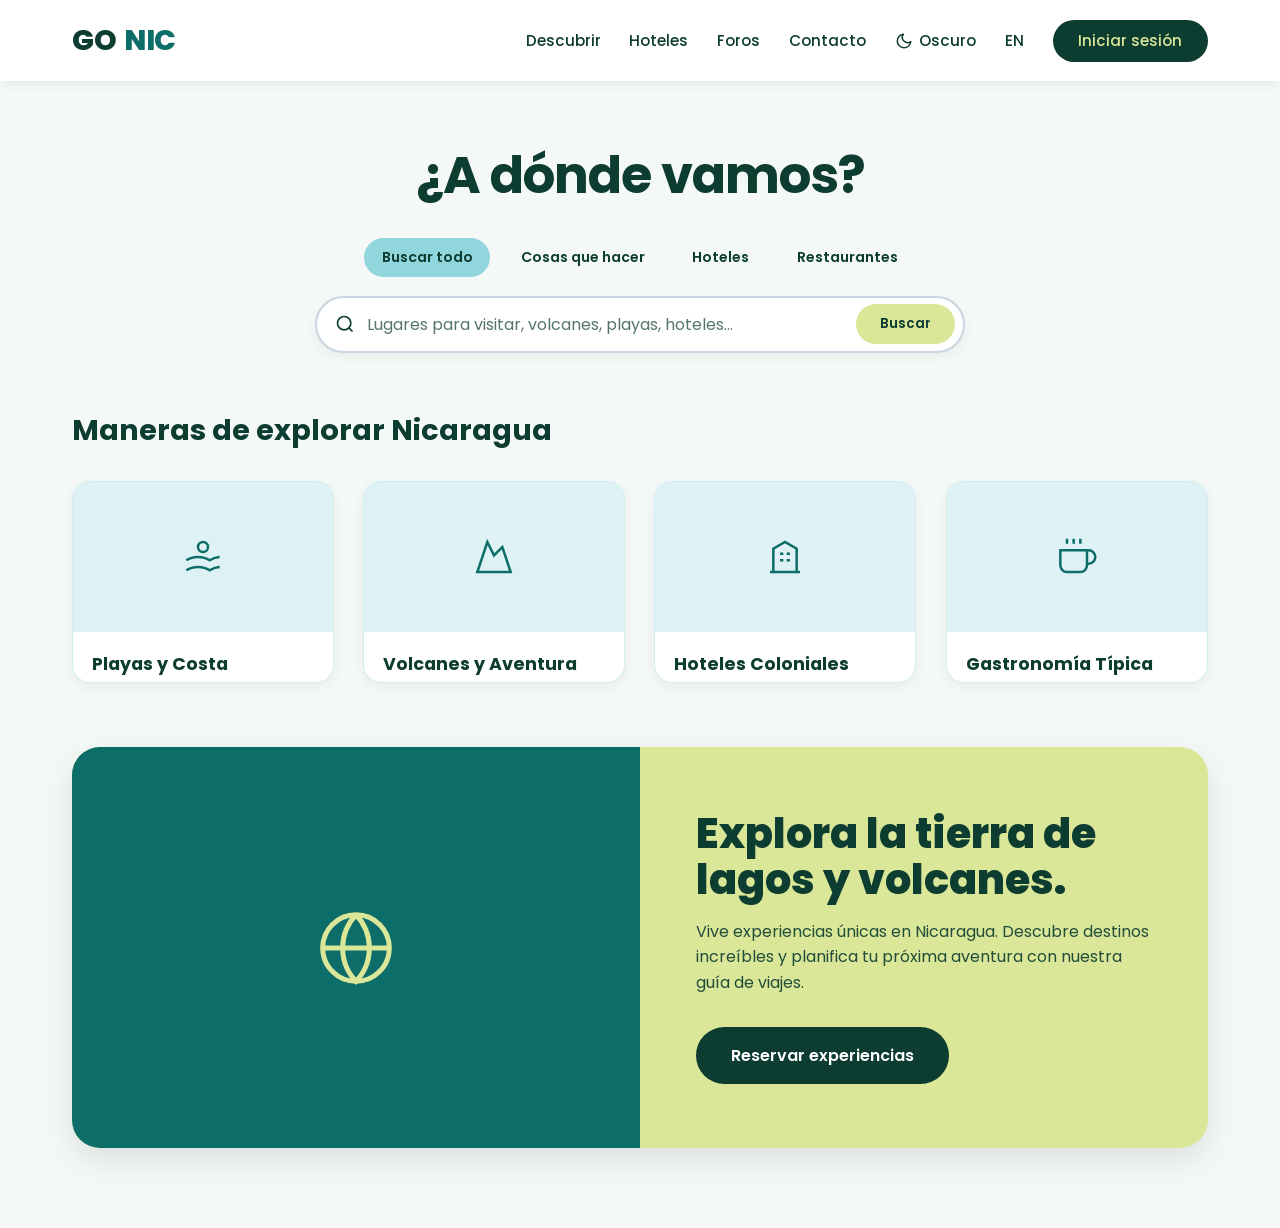
==== commit c4bd3472: "Se agrego boton funcional de cambio de idioma y la interfaz del index se le hicieron retoques" ====
--- a/HTML/index.html
+++ b/HTML/index.html
@@ -6,231 +6,693 @@
     <title>Go Nic - Turismo en Nicaragua</title>
     <link href="https://fonts.googleapis.com/css2?family=Poppins:wght@400;500;600;700;800&display=swap" rel="stylesheet">
     <link rel="stylesheet" href="../CSS/styles.css">
+    <style>
+        .hotel-filter-bar {
+            display: flex;
+            gap: 10px;
+            justify-content: center;
+            margin-bottom: 30px;
+            flex-wrap: wrap;
+        }
+        .filter-chip {
+            padding: 8px 16px;
+            border-radius: 20px;
+            border: 1px solid var(--border-color, #cbd5e1);
+            background: var(--card-bg, #ffffff);
+            color: var(--text-color, #1e293b);
+            cursor: pointer;
+            font-family: 'Poppins', sans-serif;
+            font-size: 14px;
+            transition: all 0.25s ease;
+        }
+        .filter-chip.active, .filter-chip:hover {
+            background: var(--primary-color, #0284c7);
+            color: #ffffff;
+            border-color: var(--primary-color, #0284c7);
+        }
+        .load-more-container {
+            grid-column: 1 / -1;
+            text-align: center;
+            margin-top: 20px;
+        }
+        .btn-load-more {
+            padding: 10px 24px;
+            border-radius: 20px;
+            border: 1px solid var(--primary-color, #0284c7);
+            background: transparent;
+            color: var(--primary-color, #0284c7);
+            cursor: pointer;
+            font-family: 'Poppins', sans-serif;
+            font-weight: 500;
+            transition: all 0.25s ease;
+        }
+        .btn-load-more:hover {
+            background: var(--primary-color, #0284c7);
+            color: white;
+        }
+        .hotel-rating {
+            display: inline-flex;
+            align-items: center;
+            gap: 4px;
+            font-weight: 600;
+            font-size: 14px;
+        }
+        .hotel-rating svg {
+            color: #eab308;
+            fill: #eab308;
+        }
+        .hotel-card {
+            cursor: pointer;
+            background: var(--card-bg, #ffffff) !important;
+            color: var(--text-color, #1e293b) !important;
+            border: 1px solid var(--border-color, #e2e8f0);
+            box-shadow: 0 4px 6px -1px rgba(0, 0, 0, 0.05);
+        }
+        .hotel-card .hotel-info-text {
+            color: var(--text-muted, #64748b) !important;
+        }
+        .hotel-card .hotel-price-tag {
+            color: var(--text-color, #1e293b) !important;
+        }
+
+        /* ================= ESTILOS DEL MODAL DE DETALLES ================= */
+        .hotel-modal-overlay {
+            position: fixed;
+            top: 0;
+            left: 0;
+            width: 100%;
+            height: 100%;
+            background: rgba(0, 0, 0, 0.65);
+            display: none;
+            justify-content: center;
+            align-items: center;
+            z-index: 1000;
+            padding: 20px;
+            backdrop-filter: blur(6px);
+        }
+        .hotel-modal-content {
+            background: var(--card-bg, #ffffff);
+            color: var(--text-color, #1e293b);
+            width: 100%;
+            max-width: 800px;
+            border-radius: 20px;
+            overflow: hidden;
+            box-shadow: 0 25px 50px -12px rgba(0, 0, 0, 0.25);
+            position: relative;
+            animation: modalFadeIn 0.5s cubic-bezier(0.16, 1, 0.3, 1) forwards;
+            max-height: 92vh;
+            display: flex;
+            flex-direction: column;
+            border: 1px solid var(--border-color, rgba(255, 255, 255, 0.1));
+        }
+        @keyframes modalFadeIn {
+            from { opacity: 0; transform: translateY(30px) scale(0.96); }
+            to { opacity: 1; transform: translateY(0) scale(1); }
+        }
+        .modal-close-btn {
+            position: absolute;
+            top: 15px;
+            right: 15px;
+            background: rgba(0, 0, 0, 0.6);
+            color: #fff;
+            border: none;
+            width: 36px;
+            height: 36px;
+            border-radius: 50%;
+            font-size: 20px;
+            cursor: pointer;
+            display: flex;
+            align-items: center;
+            justify-content: center;
+            z-index: 10;
+            transition: background 0.2s;
+        }
+        .modal-close-btn:hover {
+            background: rgba(0, 0, 0, 0.85);
+        }
+        .modal-img {
+            width: 100%;
+            height: 320px;
+            object-fit: cover;
+        }
+        .modal-body {
+            padding: 32px;
+            overflow-y: auto;
+            display: flex;
+            flex-direction: column;
+            gap: 20px;
+        }
+        .modal-header-info {
+            display: flex;
+            justify-content: space-between;
+            align-items: flex-start;
+            gap: 15px;
+        }
+        .modal-title {
+            font-size: 1.8rem;
+            font-weight: 700;
+            margin: 0;
+            color: var(--text-color, #1e293b);
+        }
+        .modal-price {
+            font-size: 1.4rem;
+            font-weight: 700;
+            color: var(--primary-color, #0284c7);
+            white-space: nowrap;
+        }
+        .modal-location {
+            color: var(--text-muted, #64748b);
+            font-size: 1.05rem;
+            margin: 4px 0 0 0;
+        }
+        .modal-description {
+            font-size: 1rem;
+            color: var(--text-muted, #475569);
+            line-height: 1.6;
+        }
+        .modal-calendar-section {
+            border-top: 1px solid var(--border-color, #e2e8f0);
+            padding-top: 20px;
+            display: flex;
+            flex-direction: column;
+            gap: 12px;
+        }
+        .modal-calendar-section h4 {
+            margin: 0;
+            font-size: 1.1rem;
+            font-weight: 600;
+            color: var(--text-color, #1e293b);
+        }
+        .date-inputs-grid {
+            display: grid;
+            grid-template-columns: 1fr 1fr;
+            gap: 16px;
+        }
+        .date-input-group {
+            display: flex;
+            flex-direction: column;
+            gap: 6px;
+        }
+        .date-input-group label {
+            font-size: 0.88rem;
+            font-weight: 500;
+            color: var(--text-muted, #64748b);
+        }
+        .date-input-group input {
+            padding: 12px;
+            border-radius: 10px;
+            border: 1px solid var(--border-color, #cbd5e1);
+            background: var(--card-bg, #ffffff);
+            color: var(--text-color, #1e293b);
+            font-family: 'Poppins', sans-serif;
+            font-size: 0.95rem;
+        }
+        .date-input-group input::-webkit-calendar-picker-indicator {
+            filter: invert(var(--calendar-invert, 0));
+            cursor: pointer;
+        }
+        [data-theme="dark"] {
+            --calendar-invert: 1;
+        }
+        .btn-reserve {
+            background: var(--primary-color, #0284c7);
+            color: white;
+            border: none;
+            padding: 14px;
+            border-radius: 10px;
+            font-family: 'Poppins', sans-serif;
+            font-weight: 600;
+            font-size: 1rem;
+            cursor: pointer;
+            transition: opacity 0.2s, transform 0.1s;
+            margin-top: 8px;
+        }
+        .btn-reserve:hover {
+            opacity: 0.9;
+            transform: translateY(-1px);
+        }
+
+        /* 1. Transición de idioma más pausada, smooth y clean (0.6s) */
+        .page-translate-wrapper {
+            opacity: 1;
+            transition: opacity 0.6s cubic-bezier(0.16, 1, 0.3, 1), transform 0.6s cubic-bezier(0.16, 1, 0.3, 1);
+        }
+        .page-translate-wrapper.fade-out {
+            opacity: 0;
+            transform: translateY(-15px);
+        }
+
+        /* 2. Aparición de tarjetas más lenta, fluida y escalonada */
+        @keyframes cardSmoothFadeIn {
+            from {
+                opacity: 0;
+                transform: translateY(25px) scale(0.95);
+            }
+            to {
+                opacity: 1;
+                transform: translateY(0) scale(1);
+            }
+        }
+        .category-card {
+            animation: cardSmoothFadeIn 0.7s cubic-bezier(0.16, 1, 0.3, 1) forwards;
+        }
+    </style>
 </head>
 <body>
 
-    <!-- Header Navigation -->
-    <header class="smooth-entry delay-1">
-        <div class="nav-container">
-            <a href="#" class="logo">GO<span>NIC</span></a>
-            <ul class="nav-links">
-                <li><a href="#" id="nav-discover" class="active">Descubrir</a></li>
-                <li><a href="#" id="nav-hotels">Hoteles</a></li>
-                <li><a href="#">Foros</a></li>
-                <li><a href="#">Contacto</a></li>
-                <!-- Botón de Tema (Estilo texto plano) -->
-                <li>
-                    <button type="button" id="theme-toggle" class="nav-theme-btn" aria-label="Cambiar tema">
-                        <span id="theme-icon" style="display: flex; align-items: center;">
-                            <svg width="18" height="18" fill="none" stroke="currentColor" stroke-width="2" stroke-linecap="round" stroke-linejoin="round" viewBox="0 0 24 24">
-                                <path d="M21 12.79A9 9 0 1 1 11.21 3 7 7 0 0 0 21 12.79z"></path>
-                            </svg>
-                        </span>
-                        <span id="theme-text">Oscuro</span>
-                    </button>
+    <div id="pageContent" class="page-translate-wrapper">
+        <!-- Header Navigation -->
+        <header class="smooth-entry delay-1">
+            <div class="nav-container">
+                <a href="#" class="logo">GO<span>NIC</span></a>
+                <ul class="nav-links">
+                    <li><a href="/HTML/descubrir.html" class="active" data-i18n="nav_discover">Descubrir</a></li>
+                    <li><a href="#" id="nav-hotels" data-i18n="nav_hotels">Hoteles</a></li>
+                    <li><a href="/HTML/foros.html" id="nav-foros" data-i18n="nav_foros">Foros</a></li>
+                    <li><a href="/HTML/contacto.html" data-i18n="nav_contact">Contacto</a></li>
+                    <li>
+                        <button type="button" id="theme-toggle" class="nav-theme-btn" aria-label="Cambiar tema">
+                            <span id="theme-icon" style="display: flex; align-items: center;">
+                                <svg width="18" height="18" fill="none" stroke="currentColor" stroke-width="2" stroke-linecap="round" stroke-linejoin="round" viewBox="0 0 24 24">
+                                    <path d="M21 12.79A9 9 0 1 1 11.21 3 7 7 0 0 0 21 12.79z"></path>
+                                </svg>
+                            </span>
+                            <span id="theme-text">Oscuro</span>
+                        </button>
+                    </li>
+                    <!-- Botón de Idioma -->
+                    <li>
+                        <button type="button" id="lang-toggle" class="nav-theme-btn" aria-label="Cambiar idioma">
+                            <span id="lang-text">EN</span>
+                        </button>
+                    </li>
+                    <li><a href="/HTML/login.html" class="btn-signin" data-i18n="nav_signin">Iniciar sesión</a></li>
+                </ul>
+            </div>
+        </header>
+
+        <!-- Hero Title -->
+        <section class="hero smooth-entry delay-2">
+            <h1 data-i18n="hero_title">¿A dónde vamos?</h1>
+        </section>
+
+        <!-- Search Tabs & Box -->
+        <div class="search-bar-container smooth-entry delay-3">
+            <ul class="search-tabs">
+                <li class="active" data-tab="all" data-i18n="tab_all">
+                    <svg width="18" height="18" fill="none" stroke="currentColor" stroke-width="2" viewBox="0 0 24 24"><path d="m3 9 9-7 9 7v11a2 2 0 0 1-2 2H5a2 2 0 0 1-2-2z"/><polyline points="9 22 9 12 15 12 15 22"/></svg>
+                    Buscar todo
                 </li>
-                <li><a href="login.html" class="btn-signin">Iniciar sesión</a></li>
+                <li data-tab="activities" data-i18n="tab_activities">
+                    <svg width="18" height="18" fill="none" stroke="currentColor" stroke-width="2" viewBox="0 0 24 24"><rect width="18" height="18" x="3" y="3" rx="2"/><circle cx="9" cy="9" r="2"/><path d="m21 15-3.086-3.086a2 2 0 0 0-2.828 0L6 21"/></svg>
+                    Cosas que hacer
+                </li>
+                <li data-tab="hotels" data-i18n="tab_hotels">
+                    <svg width="18" height="18" fill="none" stroke="currentColor" stroke-width="2" viewBox="0 0 24 24"><path d="M2 4v16"/><path d="M2 8h18a2 2 0 0 1 2 2v10"/><path d="M2 17h20"/><path d="M6 8v9"/></svg>
+                    Hoteles
+                </li>
+                <li data-tab="restaurants" data-i18n="tab_restaurants">
+                    <svg width="18" height="18" fill="none" stroke="currentColor" stroke-width="2" viewBox="0 0 24 24"><path d="M18 8h1a4 4 0 0 1 0 8h-1"/><path d="M2 8h16v9a4 4 0 0 1-4 4H6a4 4 0 0 1-4-4V8z"/><line x1="6" x2="6" y1="1" y2="4"/><line x1="10" x2="10" y1="1" y2="4"/><line x1="14" x2="14" y1="1" y2="4"/></svg>
+                    Restaurantes
+                </li>
             </ul>
-        </div>
-    </header>
-
-    <!-- Hero Title -->
-    <section class="hero smooth-entry delay-2">
-        <h1>¿A dónde vamos?</h1>
-    </section>
-
-    <!-- Search Tabs & Box -->
-    <div class="search-bar-container smooth-entry delay-3">
-        <ul class="search-tabs">
-            <li class="active" data-tab="all">
-                <svg width="18" height="18" fill="none" stroke="currentColor" stroke-width="2" viewBox="0 0 24 24"><path d="m3 9 9-7 9 7v11a2 2 0 0 1-2 2H5a2 2 0 0 1-2-2z"/><polyline points="9 22 9 12 15 12 15 22"/></svg>
-                Buscar todo
-            </li>
-            <li data-tab="activities">
-                <svg width="18" height="18" fill="none" stroke="currentColor" stroke-width="2" viewBox="0 0 24 24"><rect width="18" height="18" x="3" y="3" rx="2"/><circle cx="9" cy="9" r="2"/><path d="m21 15-3.086-3.086a2 2 0 0 0-2.828 0L6 21"/></svg>
-                Cosas que hacer
-            </li>
-            <li data-tab="hotels">
-                <svg width="18" height="18" fill="none" stroke="currentColor" stroke-width="2" viewBox="0 0 24 24"><path d="M2 4v16"/><path d="M2 8h18a2 2 0 0 1 2 2v10"/><path d="M2 17h20"/><path d="M6 8v9"/></svg>
-                Hoteles
-            </li>
-            <li data-tab="restaurants">
-                <svg width="18" height="18" fill="none" stroke="currentColor" stroke-width="2" viewBox="0 0 24 24"><path d="M18 8h1a4 4 0 0 1 0 8h-1"/><path d="M2 8h16v9a4 4 0 0 1-4 4H6a4 4 0 0 1-4-4V8z"/><line x1="6" x2="6" y1="1" y2="4"/><line x1="10" x2="10" y1="1" y2="4"/><line x1="14" x2="14" y1="1" y2="4"/></svg>
-                Restaurantes
-            </li>
-        </ul>
-        <div class="search-box">
-            <svg width="20" height="20" fill="none" stroke="currentColor" stroke-width="2" viewBox="0 0 24 24"><circle cx="11" cy="11" r="8"/><path d="m21 21-4.35-4.35"/></svg>
-            <input type="text" id="search-input" placeholder="Lugares para visitar, volcanes, playas, hoteles...">
-            <button class="btn-search">Buscar</button>
-        </div>
-    </div>
-
-    <!-- Dynamic Section -->
-    <section class="categories-section">
-        <div class="categories-container">
-            <h2 class="smooth-entry delay-4" id="categories-title">Maneras de explorar Nicaragua</h2>
-            
-            <div class="categories-grid" id="categories-grid">
-                
-                <!-- ================= VISTA PRINCIPAL (DEFAULT) ================= -->
-                <div class="category-card smooth-entry delay-4" data-type="main">
-                    <div class="card-image-placeholder">
-                        <svg width="40" height="40" fill="none" stroke="currentColor" stroke-width="1.5" viewBox="0 0 24 24"><path d="M2 20s3-2 7-2 7 2 7 2 3-2 6-2"/><path d="M2 14s3-2 7-2 7 2 7 2 3-2 6-2"/><circle cx="12" cy="6" r="3"/></svg>
-                    </div>
-                    <h3>Playas y Costa</h3>
-                </div>
-
-                <div class="category-card smooth-entry delay-5" data-type="main">
-                    <div class="card-image-placeholder">
-                        <svg width="40" height="40" fill="none" stroke="currentColor" stroke-width="1.5" viewBox="0 0 24 24"><path d="m8 3 4 8 5-5 5 15H2L8 3z"/></svg>
-                    </div>
-                    <h3>Volcanes y Aventura</h3>
-                </div>
-
-                <div class="category-card smooth-entry delay-5" data-type="main">
-                    <div class="card-image-placeholder">
-                        <svg width="40" height="40" fill="none" stroke="currentColor" stroke-width="1.5" viewBox="0 0 24 24"><path d="M3 21h18M5 21V7l7-4 7 4v14M9 10h2M13 10h2M9 14h2M13 14h2"/></svg>
-                    </div>
-                    <h3>Hoteles Coloniales</h3>
-                </div>
-
-                <div class="category-card smooth-entry delay-6" data-type="main">
-                    <div class="card-image-placeholder">
-                        <svg width="40" height="40" fill="none" stroke="currentColor" stroke-width="1.5" viewBox="0 0 24 24"><path d="M18 8h1a4 4 0 0 1 0 8h-1"/><path d="M2 8h16v9a4 4 0 0 1-4 4H6a4 4 0 0 1-4-4V8z"/><line x1="6" x2="6" y1="1" y2="4"/><line x1="10" x2="10" y1="1" y2="4"/><line x1="14" x2="14" y1="1" y2="4"/></svg>
-                    </div>
-                    <h3>Gastronomía Típica</h3>
-                </div>
-
-                <!-- ================= TARJETAS DE HOTELES CON IMÁGENES ================= -->
-                
-                <!-- Hotel 1 -->
-                <div class="category-card hotel-card smooth-entry" data-type="hotels" style="display: none;">
-                    <div class="card-image-container">
-                        <img src="../ASSETS/hotel_granada.jpg" alt="Hotel Plaza Colón" class="card-real-img">
-                    </div>
-                    <div class="card-content-area">
-                        <h3>Hotel Plaza Colón</h3>
-                        <p class="hotel-info-text">Granada, Centro Histórico</p>
-                        <div class="hotel-rating">
-                            <svg width="15" height="15" fill="currentColor" viewBox="0 0 24 24"><path d="M12 17.27L18.18 21l-1.64-7.03L22 9.24l-7.19-.61L12 2 9.19 8.63 2 9.24l5.46 4.73L5.82 21z"/></svg>
-                            <svg width="15" height="15" fill="currentColor" viewBox="0 0 24 24"><path d="M12 17.27L18.18 21l-1.64-7.03L22 9.24l-7.19-.61L12 2 9.19 8.63 2 9.24l5.46 4.73L5.82 21z"/></svg>
-                            <svg width="15" height="15" fill="currentColor" viewBox="0 0 24 24"><path d="M12 17.27L18.18 21l-1.64-7.03L22 9.24l-7.19-.61L12 2 9.19 8.63 2 9.24l5.46 4.73L5.82 21z"/></svg>
-                            <svg width="15" height="15" fill="currentColor" viewBox="0 0 24 24"><path d="M12 17.27L18.18 21l-1.64-7.03L22 9.24l-7.19-.61L12 2 9.19 8.63 2 9.24l5.46 4.73L5.82 21z"/></svg>
-                            <svg width="15" height="15" fill="currentColor" viewBox="0 0 24 24"><path d="M12 17.27L18.18 21l-1.64-7.03L22 9.24l-7.19-.61L12 2 9.19 8.63 2 9.24l5.46 4.73L5.82 21z"/></svg>
-                            <span>5.0</span>
-                        </div>
-                        <span class="hotel-price-tag"><strong>$110</strong> / noche</span>
-                    </div>
-                </div>
-
-                <!-- Hotel 2 -->
-                <div class="category-card hotel-card smooth-entry" data-type="hotels" style="display: none;">
-                    <div class="card-image-container">
-                        <img src="../ASSETS/hotel_sanjuan.jfif" alt="Morgan's Rock Eco-Lodge" class="card-real-img">
-                    </div>
-                    <div class="card-content-area">
-                        <h3>Morgan's Rock Eco-Lodge</h3>
-                        <p class="hotel-info-text">San Juan del Sur, Rivas</p>
-                        <div class="hotel-rating">
-                            <svg width="15" height="15" fill="currentColor" viewBox="0 0 24 24"><path d="M12 17.27L18.18 21l-1.64-7.03L22 9.24l-7.19-.61L12 2 9.19 8.63 2 9.24l5.46 4.73L5.82 21z"/></svg>
-                            <svg width="15" height="15" fill="currentColor" viewBox="0 0 24 24"><path d="M12 17.27L18.18 21l-1.64-7.03L22 9.24l-7.19-.61L12 2 9.19 8.63 2 9.24l5.46 4.73L5.82 21z"/></svg>
-                            <svg width="15" height="15" fill="currentColor" viewBox="0 0 24 24"><path d="M12 17.27L18.18 21l-1.64-7.03L22 9.24l-7.19-.61L12 2 9.19 8.63 2 9.24l5.46 4.73L5.82 21z"/></svg>
-                            <svg width="15" height="15" fill="currentColor" viewBox="0 0 24 24"><path d="M12 17.27L18.18 21l-1.64-7.03L22 9.24l-7.19-.61L12 2 9.19 8.63 2 9.24l5.46 4.73L5.82 21z"/></svg>
-                            <svg width="15" height="15" fill="currentColor" viewBox="0 0 24 24"><path d="M12 17.27L18.18 21l-1.64-7.03L22 9.24l-7.19-.61L12 2 9.19 8.63 2 9.24l5.46 4.73L5.82 21z"/></svg>
-                            <span>4.9</span>
-                        </div>
-                        <span class="hotel-price-tag"><strong>$240</strong> / noche</span>
-                    </div>
-                </div>
-
-                <!-- Hotel 3 -->
-                <div class="category-card hotel-card smooth-entry" data-type="hotels" style="display: none;">
-                    <div class="card-image-container">
-                        <img src="../ASSETS/hotel_ometepe.jpg" alt="Totoco Eco-Lodge" class="card-real-img">
-                    </div>
-                    <div class="card-content-area">
-                        <h3>Totoco Eco-Lodge</h3>
-                        <p class="hotel-info-text">Balgüe, Isla de Ometepe</p>
-                        <div class="hotel-rating">
-                            <svg width="15" height="15" fill="currentColor" viewBox="0 0 24 24"><path d="M12 17.27L18.18 21l-1.64-7.03L22 9.24l-7.19-.61L12 2 9.19 8.63 2 9.24l5.46 4.73L5.82 21z"/></svg>
-                            <svg width="15" height="15" fill="currentColor" viewBox="0 0 24 24"><path d="M12 17.27L18.18 21l-1.64-7.03L22 9.24l-7.19-.61L12 2 9.19 8.63 2 9.24l5.46 4.73L5.82 21z"/></svg>
-                            <svg width="15" height="15" fill="currentColor" viewBox="0 0 24 24"><path d="M12 17.27L18.18 21l-1.64-7.03L22 9.24l-7.19-.61L12 2 9.19 8.63 2 9.24l5.46 4.73L5.82 21z"/></svg>
-                            <svg width="15" height="15" fill="currentColor" viewBox="0 0 24 24"><path d="M12 17.27L18.18 21l-1.64-7.03L22 9.24l-7.19-.61L12 2 9.19 8.63 2 9.24l5.46 4.73L5.82 21z"/></svg>
-                            <svg width="15" height="15" fill="currentColor" stroke="currentColor" stroke-width="1.5" viewBox="0 0 24 24"><path d="M12 17.27L18.18 21l-1.64-7.03L22 9.24l-7.19-.61L12 2 9.19 8.63 2 9.24l5.46 4.73L5.82 21z"/></svg>
-                            <span>4.8</span>
-                        </div>
-                        <span class="hotel-price-tag"><strong>$85</strong> / noche</span>
-                    </div>
-                </div>
-
-                <!-- Hotel 4 -->
-                <div class="category-card hotel-card smooth-entry" data-type="hotels" style="display: none;">
-                    <div class="card-image-container">
-                        <img src="../ASSETS/hotel_leon.jpg" alt="Hotel El Convento" class="card-real-img">
-                    </div>
-                    <div class="card-content-area">
-                        <h3>Hotel El Convento</h3>
-                        <p class="hotel-info-text">León, Centro Histórico</p>
-                        <div class="hotel-rating">
-                            <svg width="15" height="15" fill="currentColor" viewBox="0 0 24 24"><path d="M12 17.27L18.18 21l-1.64-7.03L22 9.24l-7.19-.61L12 2 9.19 8.63 2 9.24l5.46 4.73L5.82 21z"/></svg>
-                            <svg width="15" height="15" fill="currentColor" viewBox="0 0 24 24"><path d="M12 17.27L18.18 21l-1.64-7.03L22 9.24l-7.19-.61L12 2 9.19 8.63 2 9.24l5.46 4.73L5.82 21z"/></svg>
-                            <svg width="15" height="15" fill="currentColor" viewBox="0 0 24 24"><path d="M12 17.27L18.18 21l-1.64-7.03L22 9.24l-7.19-.61L12 2 9.19 8.63 2 9.24l5.46 4.73L5.82 21z"/></svg>
-                            <svg width="15" height="15" fill="currentColor" viewBox="0 0 24 24"><path d="M12 17.27L18.18 21l-1.64-7.03L22 9.24l-7.19-.61L12 2 9.19 8.63 2 9.24l5.46 4.73L5.82 21z"/></svg>
-                            <svg width="15" height="15" fill="currentColor" viewBox="0 0 24 24"><path d="M12 17.27L18.18 21l-1.64-7.03L22 9.24l-7.19-.61L12 2 9.19 8.63 2 9.24l5.46 4.73L5.82 21z"/></svg>
-                            <span>4.7</span>
-                        </div>
-                        <span class="hotel-price-tag"><strong>$95</strong> / noche</span>
-                    </div>
-                </div>
-
+            <div class="search-box">
+                <svg width="20" height="20" fill="none" stroke="currentColor" stroke-width="2" viewBox="0 0 24 24"><circle cx="11" cy="11" r="8"/><path d="m21 21-4.35-4.35"/></svg>
+                <input type="text" id="search-input" data-i18n-placeholder="search_placeholder" placeholder="Lugares para visitar, volcanes, playas, hoteles...">
+                <button class="btn-search" data-i18n="btn_search">Buscar</button>
             </div>
         </div>
-    </section>
-
-    <!-- Promo Banner -->
-    <section class="promo-section smooth-entry delay-6">
-        <div class="promo-card">
-            <div class="promo-media">
-                <svg width="80" height="80" fill="none" stroke="currentColor" stroke-width="1.5" viewBox="0 0 24 24"><circle cx="12" cy="12" r="10"/><path d="M12 2a14.5 14.5 0 0 0 0 20 14.5 14.5 0 0 0 0-20"/><path d="M2 12h20"/></svg>
+
+        <!-- Dynamic Section -->
+        <section class="categories-section">
+            <div class="categories-container">
+                <h2 class="smooth-entry delay-4" id="categories-title" data-i18n="categories_title">Maneras de explorar Nicaragua</h2>
+                
+                <!-- Subfiltro minimalista con departamentos ampliados -->
+                <div id="hotel-filters" class="hotel-filter-bar" style="display: none;">
+                    <button class="filter-chip active" data-region="all" data-i18n="filter_all">Todos</button>
+                    <button class="filter-chip" data-region="granada">Granada</button>
+                    <button class="filter-chip" data-region="managua">Managua</button>
+                    <button class="filter-chip" data-region="leon">León</button>
+                    <button class="filter-chip" data-region="ometepe">Ometepe</button>
+                    <button class="filter-chip" data-region="sanjuan">San Juan del Sur</button>
+                    <button class="filter-chip" data-region="matagalpa">Matagalpa</button>
+                    <button class="filter-chip" data-region="esteli">Estelí</button>
+                    <button class="filter-chip" data-region="caribe">Corn Island</button>
+                </div>
+
+                <div class="categories-grid" id="categories-grid">
+                    
+                    <!-- ================= VISTA PRINCIPAL (DEFAULT) ================= -->
+                    <div class="category-card smooth-entry delay-4" data-type="main">
+                        <div class="card-image-placeholder">
+                            <svg width="40" height="40" fill="none" stroke="currentColor" stroke-width="1.5" viewBox="0 0 24 24"><path d="M2 20s3-2 7-2 7 2 7 2 3-2 6-2"/><path d="M2 14s3-2 7-2 7 2 7 2 3-2 6-2"/><circle cx="12" cy="6" r="3"/></svg>
+                        </div>
+                        <h3 data-i18n="card_beaches">Playas y Costa</h3>
+                    </div>
+
+                    <div class="category-card smooth-entry delay-5" data-type="main">
+                        <div class="card-image-placeholder">
+                            <svg width="40" height="40" fill="none" stroke="currentColor" stroke-width="1.5" viewBox="0 0 24 24"><path d="m8 3 4 8 5-5 5 15H2L8 3z"/></svg>
+                        </div>
+                        <h3 data-i18n="card_volcanoes">Volcanes y Aventura</h3>
+                    </div>
+
+                    <div class="category-card smooth-entry delay-5" data-type="main">
+                        <div class="card-image-placeholder">
+                            <svg width="40" height="40" fill="none" stroke="currentColor" stroke-width="1.5" viewBox="0 0 24 24"><path d="M3 21h18M5 21V7l7-4 7 4v14M9 10h2M13 10h2M9 14h2M13 14h2"/></svg>
+                        </div>
+                        <h3 data-i18n="card_hotels_col">Hoteles Coloniales</h3>
+                    </div>
+
+                    <div class="category-card smooth-entry delay-6" data-type="main">
+                        <div class="card-image-placeholder">
+                            <svg width="40" height="40" fill="none" stroke="currentColor" stroke-width="1.5" viewBox="0 0 24 24"><path d="M18 8h1a4 4 0 0 1 0 8h-1"/><path d="M2 8h16v9a4 4 0 0 1-4 4H6a4 4 0 0 1-4-4V8z"/><line x1="6" x2="6" y1="1" y2="4"/><line x1="10" x2="10" y1="1" y2="4"/><line x1="14" x2="14" y1="1" y2="4"/></svg>
+                        </div>
+                        <h3 data-i18n="card_food">Gastronomía Típica</h3>
+                    </div>
+
+                    <!-- ================= VARIEDAD AMPLIA DE HOTELES Y RESTAURANTES ================= -->
+                    
+                    <div class="category-card hotel-card smooth-entry" data-type="hotels" data-region="granada" data-name="hotel plaza colon" style="display: none;">
+                        <div class="card-image-container"><img src="../ASSETS/hotel_granada.jpg" alt="Hotel Plaza Colón" class="card-real-img"></div>
+                        <div class="card-content-area">
+                            <h3>Hotel Plaza Colón</h3>
+                            <p class="hotel-info-text">Granada, Centro Histórico</p>
+                            <div class="hotel-rating">
+                                <svg width="16" height="16" viewBox="0 0 24 24" stroke="currentColor" stroke-width="2"><polygon points="12 2 15.09 8.26 22 9.27 17 14.14 18.18 21.02 12 17.77 5.82 21.02 7 14.14 2 9.27 8.91 8.26 12 2"/></svg>
+                                <span>5.0</span>
+                            </div>
+                            <span class="hotel-price-tag"><strong>$110</strong> <span data-i18n="night_text">/ noche</span></span>
+                        </div>
+                    </div>
+
+                    <div class="category-card hotel-card smooth-entry" data-type="hotels" data-region="sanjuan" data-name="morgans rock eco lodge" style="display: none;">
+                        <div class="card-image-container"><img src="../ASSETS/hotel_sanjuan.jfif" alt="Morgan's Rock" class="card-real-img"></div>
+                        <div class="card-content-area">
+                            <h3>Morgan's Rock Eco-Lodge</h3>
+                            <p class="hotel-info-text">San Juan del Sur, Rivas</p>
+                            <div class="hotel-rating">
+                                <svg width="16" height="16" viewBox="0 0 24 24" stroke="currentColor" stroke-width="2"><polygon points="12 2 15.09 8.26 22 9.27 17 14.14 18.18 21.02 12 17.77 5.82 21.02 7 14.14 2 9.27 8.91 8.26 12 2"/></svg>
+                                <span>4.9</span>
+                            </div>
+                            <span class="hotel-price-tag"><strong>$240</strong> <span data-i18n="night_text">/ noche</span></span>
+                        </div>
+                    </div>
+
+                    <div class="category-card hotel-card smooth-entry" data-type="hotels" data-region="ometepe" data-name="totoco eco lodge" style="display: none;">
+                        <div class="card-image-container"><img src="../ASSETS/hotel_ometepe.jpg" alt="Totoco Eco-Lodge" class="card-real-img"></div>
+                        <div class="card-content-area">
+                            <h3>Totoco Eco-Lodge</h3>
+                            <p class="hotel-info-text">Balgüe, Isla de Ometepe</p>
+                            <div class="hotel-rating">
+                                <svg width="16" height="16" viewBox="0 0 24 24" stroke="currentColor" stroke-width="2"><polygon points="12 2 15.09 8.26 22 9.27 17 14.14 18.18 21.02 12 17.77 5.82 21.02 7 14.14 2 9.27 8.91 8.26 12 2"/></svg>
+                                <span>4.8</span>
+                            </div>
+                            <span class="hotel-price-tag"><strong>$85</strong> <span data-i18n="night_text">/ noche</span></span>
+                        </div>
+                    </div>
+
+                    <div class="category-card hotel-card smooth-entry" data-type="hotels" data-region="leon" data-name="hotel el convento" style="display: none;">
+                        <div class="card-image-container"><img src="../ASSETS/hotel_leon.jpg" alt="Hotel El Convento" class="card-real-img"></div>
+                        <div class="card-content-area">
+                            <h3>Hotel El Convento</h3>
+                            <p class="hotel-info-text">León, Centro Histórico</p>
+                            <div class="hotel-rating">
+                                <svg width="16" height="16" viewBox="0 0 24 24" stroke="currentColor" stroke-width="2"><polygon points="12 2 15.09 8.26 22 9.27 17 14.14 18.18 21.02 12 17.77 5.82 21.02 7 14.14 2 9.27 8.91 8.26 12 2"/></svg>
+                                <span>4.7</span>
+                            </div>
+                            <span class="hotel-price-tag"><strong>$95</strong> <span data-i18n="night_text">/ noche</span></span>
+                        </div>
+                    </div>
+
+                    <div class="category-card hotel-card smooth-entry" data-type="hotels" data-region="matagalpa" data-name="selva negra" style="display: none;">
+                        <div class="card-image-container"><img src="../ASSETS/hotel_matagalpa.jpg" alt="Selva Negra" class="card-real-img"></div>
+                        <div class="card-content-area">
+                            <h3>Selva Negra Eco Resort</h3>
+                            <p class="hotel-info-text">Matagalpa, Bosque Nebloso</p>
+                            <div class="hotel-rating">
+                                <svg width="16" height="16" viewBox="0 0 24 24" stroke="currentColor" stroke-width="2"><polygon points="12 2 15.09 8.26 22 9.27 17 14.14 18.18 21.02 12 17.77 5.82 21.02 7 14.14 2 9.27 8.91 8.26 12 2"/></svg>
+                                <span>4.9</span>
+                            </div>
+                            <span class="hotel-price-tag"><strong>$115</strong> <span data-i18n="night_text">/ noche</span></span>
+                        </div>
+                    </div>
+
+                    <div class="category-card hotel-card smooth-entry" data-type="hotels" data-region="esteli" data-name="hotel los chilamates" style="display: none;">
+                        <div class="card-image-container"><img src="../ASSETS/hotel_esteli.jpg" alt="Hotel Los Chilamates" class="card-real-img"></div>
+                        <div class="card-content-area">
+                            <h3>Hotel Los Chilamates</h3>
+                            <p class="hotel-info-text">Estelí, Zona Norte</p>
+                            <div class="hotel-rating">
+                                <svg width="16" height="16" viewBox="0 0 24 24" stroke="currentColor" stroke-width="2"><polygon points="12 2 15.09 8.26 22 9.27 17 14.14 18.18 21.02 12 17.77 5.82 21.02 7 14.14 2 9.27 8.91 8.26 12 2"/></svg>
+                                <span>4.5</span>
+                            </div>
+                            <span class="hotel-price-tag"><strong>$60</strong> <span data-i18n="night_text">/ noche</span></span>
+                        </div>
+                    </div>
+
+                    <div class="category-card hotel-card smooth-entry" data-type="hotels" data-region="caribe" data-name="paraiso beach hotel" style="display: none;">
+                        <div class="card-image-container"><img src="../ASSETS/hotel_corn.jpg" alt="Paraiso Beach Hotel" class="card-real-img"></div>
+                        <div class="card-content-area">
+                            <h3>Paraiso Beach Hotel</h3>
+                            <p class="hotel-info-text">Big Corn Island, Caribe Sur</p>
+                            <div class="hotel-rating">
+                                <svg width="16" height="16" viewBox="0 0 24 24" stroke="currentColor" stroke-width="2"><polygon points="12 2 15.09 8.26 22 9.27 17 14.14 18.18 21.02 12 17.77 5.82 21.02 7 14.14 2 9.27 8.91 8.26 12 2"/></svg>
+                                <span>4.9</span>
+                            </div>
+                            <span class="hotel-price-tag"><strong>$130</strong> <span data-i18n="night_text">/ noche</span></span>
+                        </div>
+                    </div>
+
+                    <div class="category-card hotel-card smooth-entry" data-type="hotels" data-region="managua" data-name="crowne plaza" style="display: none;">
+                        <div class="card-image-container"><img src="../ASSETS/hotel_managua.jpg" alt="Crowne Plaza Managua" class="card-real-img"></div>
+                        <div class="card-content-area">
+                            <h3>Crowne Plaza Managua</h3>
+                            <p class="hotel-info-text">Managua, Centro Financiero</p>
+                            <div class="hotel-rating">
+                                <svg width="16" height="16" viewBox="0 0 24 24" stroke="currentColor" stroke-width="2"><polygon points="12 2 15.09 8.26 22 9.27 17 14.14 18.18 21.02 12 17.77 5.82 21.02 7 14.14 2 9.27 8.91 8.26 12 2"/></svg>
+                                <span>4.6</span>
+                            </div>
+                            <span class="hotel-price-tag"><strong>$125</strong> <span data-i18n="night_text">/ noche</span></span>
+                        </div>
+                    </div>
+
+                    <!-- ================= RESTAURANTES DESTACADOS ================= -->
+                    <div class="category-card hotel-card smooth-entry" data-type="restaurants" data-name="el gordito" style="display: none;">
+                        <div class="card-image-container"><img src="../ASSETS/restaurant_managua.jpg" alt="Restaurante El Gato Gordo" class="card-real-img"></div>
+                        <div class="card-content-area">
+                            <h3>Restaurante El Gato Gordo</h3>
+                            <p class="hotel-info-text">Managua, Gastronomía Típica</p>
+                            <div class="hotel-rating">
+                                <svg width="16" height="16" viewBox="0 0 24 24" stroke="currentColor" stroke-width="2"><polygon points="12 2 15.09 8.26 22 9.27 17 14.14 18.18 21.02 12 17.77 5.82 21.02 7 14.14 2 9.27 8.91 8.26 12 2"/></svg>
+                                <span>4.8</span>
+                            </div>
+                            <span class="hotel-price-tag"><strong data-i18n="avg_plate">Consumo aprox: $15</strong></span>
+                        </div>
+                    </div>
+
+                    <div class="category-card hotel-card smooth-entry" data-type="restaurants" data-name="cifuentes" style="display: none;">
+                        <div class="card-image-container"><img src="../ASSETS/restaurant_granada.jpg" alt="Terraza Cifuentes" class="card-real-img"></div>
+                        <div class="card-content-area">
+                            <h3>Terraza Cifuentes</h3>
+                            <p class="hotel-info-text">Granada, Vista al Parque Central</p>
+                            <div class="hotel-rating">
+                                <svg width="16" height="16" viewBox="0 0 24 24" stroke="currentColor" stroke-width="2"><polygon points="12 2 15.09 8.26 22 9.27 17 14.14 18.18 21.02 12 17.77 5.82 21.02 7 14.14 2 9.27 8.91 8.26 12 2"/></svg>
+                                <span>4.7</span>
+                            </div>
+                            <span class="hotel-price-tag"><strong data-i18n="avg_plate">Consumo aprox: $20</strong></span>
+                        </div>
+                    </div>
+
+                    <!-- Botón para ver más de forma progresiva -->
+                    <div class="load-more-container" id="load-more-container" style="display: none;">
+                        <button class="btn-load-more" id="btn-load-more" data-i18n="btn_load_more">Ver más resultados</button>
+                    </div>
+
+                </div>
             </div>
-            <div class="promo-content">
-                <h2>Explora la tierra de lagos y volcanes.</h2>
-                <p>Vive experiencias únicas en Nicaragua. Descubre destinos increíbles y planifica tu próxima aventura con nuestra guía de viajes.</p>
-                <a href="#" class="btn-promo">Reservar experiencias</a>
+        </section>
+
+        <!-- Modal Detalle y Reservas -->
+        <div class="hotel-modal-overlay" id="hotel-modal">
+            <div class="hotel-modal-content">
+                <button class="modal-close-btn" id="modal-close">&times;</button>
+                <img src="" alt="Lugar" class="modal-img" id="modal-img">
+                <div class="modal-body">
+                    <div class="modal-header-info">
+                        <div>
+                            <h3 class="modal-title" id="modal-title">Nombre del Lugar</h3>
+                            <p class="modal-location" id="modal-location">Ubicación</p>
+                        </div>
+                        <span class="modal-price" id="modal-price">$0</span>
+                    </div>
+                    <p class="modal-description" id="modal-desc" data-i18n="modal_desc">Disfruta de una experiencia inolvidable con todas las comodidades, excelente atención y una ubicación privilegiada para explorar lo mejor de la zona.</p>
+                    
+                    <div class="modal-calendar-section">
+                        <h4 data-i18n="modal_calendar_title">Verificar Disponibilidad y Fechas</h4>
+                        <div class="date-inputs-grid">
+                            <div class="date-input-group">
+                                <label for="checkin-date" data-i18n="modal_checkin">Fecha de Entrada</label>
+                                <input type="date" id="checkin-date">
+                            </div>
+                            <div class="date-input-group">
+                                <label for="checkout-date" data-i18n="modal_checkout">Fecha de Salida</label>
+                                <input type="date" id="checkout-date">
+                            </div>
+                        </div>
+                        <button class="btn-reserve" id="btn-confirm-reserve" data-i18n="modal_btn_reserve">Reservar Ahora</button>
+                    </div>
+                </div>
             </div>
         </div>
-    </section>
-
-    <!-- Scripts de Interacción -->
+
+        <!-- Promo Banner -->
+        <section class="promo-section smooth-entry delay-6">
+            <div class="promo-card">
+                <div class="promo-media">
+                    <svg width="80" height="80" fill="none" stroke="currentColor" stroke-width="1.5" viewBox="0 0 24 24"><circle cx="12" cy="12" r="10"/><path d="M12 2a14.5 14.5 0 0 0 0 20 14.5 14.5 0 0 0 0-20"/><path d="M2 12h20"/></svg>
+                </div>
+                <div class="promo-content">
+                    <h2 data-i18n="promo_title">Explora la tierra de lagos y volcanes.</h2>
+                    <p data-i18n="promo_text">Vive experiencias únicas en Nicaragua. Descubre destinos increíbles y planifica tu próxima aventura con nuestra guía de viajes.</p>
+                    <a href="#" class="btn-promo" data-i18n="promo_btn">Reservar experiencias</a>
+                </div>
+            </div>
+        </section>
+    </div>
+
+    <!-- Scripts de Interacción y Traducción -->
     <script>
-        // 1. Cambio de Tema (Claro / Oscuro)
+        const translations = {
+            es: {
+                nav_discover: "Descubrir",
+                nav_hotels: "Hoteles",
+                nav_foros: "Foros",
+                nav_contact: "Contacto",
+                nav_signin: "Iniciar sesión",
+                hero_title: "¿A dónde vamos?",
+                tab_all: "Buscar todo",
+                tab_activities: "Cosas que hacer",
+                tab_hotels: "Hoteles",
+                tab_restaurants: "Restaurantes",
+                btn_search: "Buscar",
+                filter_all: "Todos",
+                card_beaches: "Playas y Costa",
+                card_volcanoes: "Volcanes y Aventura",
+                card_hotels_col: "Hoteles Coloniales",
+                card_food: "Gastronomía Típica",
+                night_text: "/ noche",
+                avg_plate: "Consumo promedio",
+                btn_load_more: "Ver más resultados",
+                modal_desc: "Disfruta de una experiencia inolvidable con todas las comodidades, excelente atención y una ubicación privilegiada para explorar lo mejor de la zona.",
+                modal_calendar_title: "Verificar Disponibilidad y Fechas",
+                modal_checkin: "Fecha de Entrada",
+                modal_checkout: "Fecha de Salida",
+                modal_btn_reserve: "Reservar Ahora",
+                promo_title: "Explora la tierra de lagos y volcanes.",
+                promo_text: "Vive experiencias únicas en Nicaragua. Descubre destinos increíbles y planifica tu próxima aventura con nuestra guía de viajes.",
+                promo_btn: "Reservar experiencias",
+                title_all: "Maneras de explorar Nicaragua",
+                title_activities: "Actividades destacadas",
+                title_hotels: "Alojamientos Disponibles",
+                title_restaurants: "Restaurantes y Gastronomía",
+                ph_all: "Lugares para visitar, volcanes, playas, hoteles...",
+                ph_activities: "Sandboarding, tours de café, kayak, senderismo...",
+                ph_hotels: "Busca hotel por ciudad o departamento...",
+                ph_restaurants: "Fritangas, marisquerías, café de altura..."
+            },
+            en: {
+                nav_discover: "Discover",
+                nav_hotels: "Hotels",
+                nav_foros: "Forums",
+                nav_contact: "Contact",
+                nav_signin: "Sign in",
+                hero_title: "Where are we going?",
+                tab_all: "Search all",
+                tab_activities: "Things to do",
+                tab_hotels: "Hotels",
+                tab_restaurants: "Restaurants",
+                btn_search: "Search",
+                filter_all: "All",
+                card_beaches: "Beaches & Coast",
+                card_volcanoes: "Volcanoes & Adventure",
+                card_hotels_col: "Colonial Hotels",
+                card_food: "Typical Gastronomy",
+                night_text: "/ night",
+                avg_plate: "Average check",
+                btn_load_more: "Load more results",
+                modal_desc: "Enjoy an unforgettable experience with all amenities, excellent service, and a prime location to explore the best of the area.",
+                modal_calendar_title: "Check Availability & Dates",
+                modal_checkin: "Check-in Date",
+                modal_checkout: "Check-out Date",
+                modal_btn_reserve: "Book Now",
+                promo_title: "Explore the land of lakes and volcanoes.",
+                promo_text: "Live unique experiences in Nicaragua. Discover incredible destinations and plan your next adventure with our travel guide.",
+                promo_btn: "Book experiences",
+                title_all: "Ways to explore Nicaragua",
+                title_activities: "Featured Activities",
+                title_hotels: "Available Accommodations",
+                title_restaurants: "Restaurants & Gastronomy",
+                ph_all: "Places to visit, volcanoes, beaches, hotels...",
+                ph_activities: "Sandboarding, coffee tours, kayak, hiking...",
+                ph_hotels: "Search hotel by city or department...",
+                ph_restaurants: "Fritangas, seafood, high-altitude coffee..."
+            }
+        };
+
+        const langToggleBtn = document.getElementById('lang-toggle');
+        const langText = document.getElementById('lang-text');
+        const pageContent = document.getElementById('pageContent');
+
+        function setLanguage(lang) {
+            pageContent.classList.add('fade-out');
+
+            setTimeout(() => {
+                document.documentElement.setAttribute('lang', lang);
+                localStorage.setItem('gonic-lang', lang);
+
+                document.querySelectorAll('[data-i18n]').forEach(el => {
+                    const key = el.getAttribute('data-i18n');
+                    if (translations[lang] && translations[lang][key]) {
+                        el.textContent = translations[lang][key];
+                    }
+                });
+
+                if (tabConfig[currentActiveTab]) {
+                    searchInput.placeholder = translations[lang][tabConfig[currentActiveTab].phKey];
+                    categoriesTitle.textContent = translations[lang][tabConfig[currentActiveTab].titleKey];
+                }
+
+                if (langText) {
+                    langText.textContent = lang === 'es' ? 'EN' : 'ES';
+                }
+
+                pageContent.classList.remove('fade-out');
+            }, 350);
+        }
+
+        const savedLang = localStorage.getItem('gonic-lang') || 'es';
+        setLanguage(savedLang);
+
+        if (langToggleBtn) {
+            langToggleBtn.addEventListener('click', () => {
+                const currentLang = document.documentElement.getAttribute('lang') || 'es';
+                setLanguage(currentLang === 'es' ? 'en' : 'es');
+            });
+        }
+
+        // Cambio de Tema
         const toggleBtn = document.getElementById('theme-toggle');
         const themeIcon = document.getElementById('theme-icon');
         const themeText = document.getElementById('theme-text');
 
-        const moonSVG = `
-            <svg width="18" height="18" fill="none" stroke="currentColor" stroke-width="2" stroke-linecap="round" stroke-linejoin="round" viewBox="0 0 24 24">
-                <path d="M21 12.79A9 9 0 1 1 11.21 3 7 7 0 0 0 21 12.79z"></path>
-            </svg>`;
-
-        const sunSVG = `
-            <svg width="18" height="18" fill="none" stroke="currentColor" stroke-width="2" stroke-linecap="round" stroke-linejoin="round" viewBox="0 0 24 24">
-                <circle cx="12" cy="12" r="5"/>
-                <line x1="12" y1="1" x2="12" y2="3"/>
-                <line x1="12" y1="21" x2="12" y2="23"/>
-                <line x1="4.22" y1="4.22" x2="5.64" y2="5.64"/>
-                <line x1="18.36" y1="18.36" x2="19.78" y2="19.78"/>
-                <line x1="1" y1="12" x2="3" y2="12"/>
-                <line x1="21" y1="12" x2="23" y2="12"/>
-                <line x1="4.22" y1="19.78" x2="5.64" y2="18.36"/>
-                <line x1="18.36" y1="5.64" x2="19.78" y2="4.22"/>
-            </svg>`;
+        const moonSVG = `<svg width="18" height="18" fill="none" stroke="currentColor" stroke-width="2" stroke-linecap="round" stroke-linejoin="round" viewBox="0 0 24 24"><path d="M21 12.79A9 9 0 1 1 11.21 3 7 7 0 0 0 21 12.79z"></path></svg>`;
+        const sunSVG = `<svg width="18" height="18" fill="none" stroke="currentColor" stroke-width="2" stroke-linecap="round" stroke-linejoin="round" viewBox="0 0 24 24"><circle cx="12" cy="12" r="5"/><line x1="12" y1="1" x2="12" y2="3"/><line x1="12" y1="21" x2="12" y2="23"/><line x1="4.22" y1="4.22" x2="5.64" y2="5.64"/><line x1="18.36" y1="18.36" x2="19.78" y2="19.78"/><line x1="1" y1="12" x2="3" y2="12"/><line x1="21" y1="12" x2="23" y2="12"/><line x1="4.22" y1="19.78" x2="5.64" y2="18.36"/><line x1="18.36" y1="5.64" x2="19.78" y2="4.22"/></svg>`;
 
         function applyTheme(theme) {
             document.documentElement.setAttribute('data-theme', theme);
             localStorage.setItem('gonic-theme', theme);
-
             if (theme === 'dark') {
                 themeIcon.innerHTML = sunSVG;
                 themeText.textContent = 'Claro';
@@ -245,93 +707,198 @@
 
         toggleBtn.addEventListener('click', () => {
             const currentTheme = document.documentElement.getAttribute('data-theme') || 'light';
-            const nextTheme = currentTheme === 'light' ? 'dark' : 'light';
-            applyTheme(nextTheme);
+            applyTheme(currentTheme === 'light' ? 'dark' : 'light');
         });
 
-        // 2. Cambio entre Vista Principal y Pestaña Hoteles
+        // Control de Vistas
         const tabs = document.querySelectorAll('.search-tabs li');
         const searchInput = document.getElementById('search-input');
         const categoriesTitle = document.getElementById('categories-title');
+        const hotelFilters = document.getElementById('hotel-filters');
         
         const mainCards = document.querySelectorAll('[data-type="main"]');
-        const hotelCards = document.querySelectorAll('[data-type="hotels"]');
+        const hotelCards = Array.from(document.querySelectorAll('[data-type="hotels"]'));
+        const restaurantCards = Array.from(document.querySelectorAll('[data-type="restaurants"]'));
+        const filterChips = document.querySelectorAll('.filter-chip');
         
         const navHotels = document.getElementById('nav-hotels');
         const navDiscover = document.getElementById('nav-discover');
+        const loadMoreContainer = document.getElementById('load-more-container');
+        const btnLoadMore = document.getElementById('btn-load-more');
+
+        let currentActiveTab = 'all';
+        let currentRegion = 'all';
+        let visibleLimit = 4;
 
         const tabConfig = {
-            all: {
-                placeholder: "Lugares para visitar, volcanes, playas, hoteles...",
-                title: "Maneras de explorar Nicaragua"
-            },
-            activities: {
-                placeholder: "Sandboarding, tours de café, kayak, senderismo...",
-                title: "Actividades destacadas"
-            },
-            hotels: {
-                placeholder: "Buscar hotel por ciudad o nombre...",
-                title: "Hoteles y Hospedajes en Nicaragua"
-            },
-            restaurants: {
-                placeholder: "Fritangas, marisquerías, café de altura...",
-                title: "Restaurantes y Gastronomía"
+            all: { phKey: "ph_all", titleKey: "title_all" },
+            activities: { phKey: "ph_activities", titleKey: "title_activities" },
+            hotels: { phKey: "ph_hotels", titleKey: "title_hotels" },
+            restaurants: { phKey: "ph_restaurants", titleKey: "title_restaurants" }
+        };
+
+        function triggerCardAnimations() {
+            const visibleCards = document.querySelectorAll('.category-card[style*="display: flex"], .category-card:not([style*="display: none"])');
+            visibleCards.forEach((card, index) => {
+                card.style.animation = 'none';
+                card.offsetHeight; 
+                card.style.animation = `cardSmoothFadeIn 0.7s cubic-bezier(0.16, 1, 0.3, 1) ${index * 0.1}s forwards`;
+            });
+        }
+
+        function updateDisplayList() {
+            const term = searchInput.value.toLowerCase().trim();
+            
+            if (currentActiveTab === 'hotels') {
+                restaurantCards.forEach(c => c.style.display = 'none');
+                let matchedCards = hotelCards.filter(card => {
+                    const matchesRegion = (currentRegion === 'all' || card.getAttribute('data-region') === currentRegion);
+                    const matchesSearch = card.textContent.toLowerCase().includes(term);
+                    return matchesRegion && matchesSearch;
+                });
+
+                hotelCards.forEach(card => card.style.display = 'none');
+                let shownCount = 0;
+                matchedCards.forEach((card, index) => {
+                    if (index < visibleLimit) {
+                        card.style.display = 'flex';
+                        shownCount++;
+                    }
+                });
+
+                loadMoreContainer.style.display = (shownCount < matchedCards.length && term === '') ? 'block' : 'none';
+
+            } else if (currentActiveTab === 'restaurants') {
+                hotelCards.forEach(c => c.style.display = 'none');
+                let matchedCards = restaurantCards.filter(card => card.textContent.toLowerCase().includes(term));
+
+                restaurantCards.forEach(card => card.style.display = 'none');
+                let shownCount = 0;
+                matchedCards.forEach((card, index) => {
+                    if (index < visibleLimit) {
+                        card.style.display = 'flex';
+                        shownCount++;
+                    }
+                });
+
+                loadMoreContainer.style.display = (shownCount < matchedCards.length && term === '') ? 'block' : 'none';
             }
-        };
+
+            triggerCardAnimations();
+        }
 
         function setView(tabKey) {
-            tabs.forEach(t => {
-                if (t.getAttribute('data-tab') === tabKey) {
-                    t.classList.add('active');
-                } else {
-                    t.classList.remove('active');
-                }
-            });
-
+            currentActiveTab = tabKey;
+            tabs.forEach(t => t.classList.toggle('active', t.getAttribute('data-tab') === tabKey));
+
+            const currentLang = document.documentElement.getAttribute('lang') || 'es';
             if (tabConfig[tabKey]) {
-                searchInput.placeholder = tabConfig[tabKey].placeholder;
-                categoriesTitle.textContent = tabConfig[tabKey].title;
+                searchInput.placeholder = translations[currentLang][tabConfig[tabKey].phKey];
+                categoriesTitle.textContent = translations[currentLang][tabConfig[tabKey].titleKey];
             }
 
-            if (tabKey === 'hotels') {
+            searchInput.value = '';
+            visibleLimit = 4;
+
+            if (tabKey === 'hotels' || tabKey === 'restaurants') {
+                hotelFilters.style.display = (tabKey === 'hotels') ? 'flex' : 'none';
                 mainCards.forEach(card => card.style.display = 'none');
-                hotelCards.forEach(card => {
-                    card.style.display = 'flex';
-                    card.style.animation = 'none';
-                    void card.offsetWidth;
-                    card.style.animation = 'smoothFadeUp 0.4s cubic-bezier(0.16, 1, 0.3, 1) forwards';
-                });
+                updateDisplayList();
             } else {
+                hotelFilters.style.display = 'none';
                 hotelCards.forEach(card => card.style.display = 'none');
-                mainCards.forEach(card => {
-                    card.style.display = 'flex';
-                    card.style.animation = 'none';
-                    void card.offsetWidth;
-                    card.style.animation = 'smoothFadeUp 0.4s cubic-bezier(0.16, 1, 0.3, 1) forwards';
-                });
+                restaurantCards.forEach(card => card.style.display = 'none');
+                loadMoreContainer.style.display = 'none';
+                mainCards.forEach(card => card.style.display = 'flex');
+                triggerCardAnimations();
             }
         }
 
         tabs.forEach(tab => {
-            tab.addEventListener('click', () => {
-                const tabKey = tab.getAttribute('data-tab');
-                setView(tabKey);
+            tab.addEventListener('click', () => setView(tab.getAttribute('data-tab')));
+        });
+
+        if (navHotels) navHotels.addEventListener('click', (e) => { e.preventDefault(); setView('hotels'); });
+        if (navDiscover) navDiscover.addEventListener('click', (e) => { e.preventDefault(); setView('all'); });
+
+        filterChips.forEach(chip => {
+            chip.addEventListener('click', () => {
+                filterChips.forEach(c => c.classList.remove('active'));
+                chip.classList.add('active');
+                currentRegion = chip.getAttribute('data-region');
+                visibleLimit = 4;
+                updateDisplayList();
             });
         });
 
-        if (navHotels) {
-            navHotels.addEventListener('click', (e) => {
-                e.preventDefault();
-                setView('hotels');
+        btnLoadMore.addEventListener('click', () => {
+            visibleLimit += 4;
+            updateDisplayList();
+        });
+
+        searchInput.addEventListener('input', () => {
+            if (currentActiveTab === 'hotels' || currentActiveTab === 'restaurants') {
+                updateDisplayList();
+            } else {
+                mainCards.forEach(card => {
+                    const text = card.textContent.toLowerCase();
+                    card.style.display = text.includes(searchInput.value.toLowerCase().trim()) ? 'flex' : 'none';
+                });
+                triggerCardAnimations();
+            }
+        });
+
+        // Modal
+        const hotelModal = document.getElementById('hotel-modal');
+        const modalClose = document.getElementById('modal-close');
+        const modalImg = document.getElementById('modal-img');
+        const modalTitle = document.getElementById('modal-title');
+        const modalLocation = document.getElementById('modal-location');
+        const modalPrice = document.getElementById('modal-price');
+        const btnConfirmReserve = document.getElementById('btn-confirm-reserve');
+        const checkinDate = document.getElementById('checkin-date');
+        const checkoutDate = document.getElementById('checkout-date');
+
+        const allSelectableCards = document.querySelectorAll('.hotel-card, .category-card[data-type="main"]');
+        allSelectableCards.forEach(card => {
+            card.addEventListener('click', () => {
+                const title = card.querySelector('h3').textContent;
+                const location = card.querySelector('.hotel-info-text') ? card.querySelector('.hotel-info-text').textContent : "Nicaragua";
+                const price = card.querySelector('.hotel-price-tag') ? card.querySelector('.hotel-price-tag').textContent : "$50";
+                const imgEl = card.querySelector('.card-real-img') || card.querySelector('.card-image-placeholder');
+                const imgSrc = imgEl.tagName === 'IMG' ? imgEl.getAttribute('src') : '../ASSETS/fondo-nicaragua.jpeg';
+
+                modalTitle.textContent = title;
+                modalLocation.textContent = location;
+                modalPrice.textContent = price;
+                modalImg.setAttribute('src', imgSrc);
+
+                const today = new Date().toISOString().split('T')[0];
+                checkinDate.value = today;
+                checkoutDate.value = today;
+
+                hotelModal.style.display = 'flex';
             });
-        }
-
-        if (navDiscover) {
-            navDiscover.addEventListener('click', (e) => {
-                e.preventDefault();
-                setView('all');
-            });
-        }
+        });
+
+        modalClose.addEventListener('click', () => {
+            hotelModal.style.display = 'none';
+        });
+
+        window.addEventListener('click', (e) => {
+            if (e.target === hotelModal) {
+                hotelModal.style.display = 'none';
+            }
+        });
+
+        btnConfirmReserve.addEventListener('click', () => {
+            if (!checkinDate.value || !checkoutDate.value) {
+                alert('Por favor selecciona las fechas de entrada y salida.');
+                return;
+            }
+            alert(`¡Reserva solicitada con éxito en ${modalTitle.textContent}!`);
+            hotelModal.style.display = 'none';
+        });
     </script>
 
 </body>
--- a/CSS/styles.css
+++ b/CSS/styles.css
@@ -780,4 +780,473 @@
 .hotel-price-tag {
     font-size: 0.9rem;
     margin-top: 4px;
-}+}
+
+
+[data-theme="dark"] input,
+[data-theme="dark"] textarea {
+    background-color: #22252a !important;
+    color: #ffffff !important;
+    border-color: #3a3f47 !important;
+}
+
+[data-theme="dark"] input::placeholder,
+[data-theme="dark"] textarea::placeholder {
+    color: #9aa0a6 !important;
+}
+
+
+/* Contenedor general de la tarjeta para mantener orden */
+.hotel-card {
+  display: flex;
+  flex-direction: column;
+  background: #121212; /* Ajusta según tu paleta */
+  border-radius: 12px;
+  overflow: hidden;
+  /* ...otros estilos de tarjeta... */
+}
+
+.hotel-content {
+  padding: 16px;
+  display: flex;
+  flex-direction: column;
+  gap: 8px; /* Espaciado uniforme entre elementos */
+}
+
+/* Encabezado: Título y estrellas a la misma altura */
+.hotel-header {
+  display: flex;
+  justify-content: space-between;
+  align-items: center; /* Centra verticalmente el título y las estrellas */
+  width: 100%;
+}
+
+.hotel-title {
+  font-size: 1.1rem;
+  color: #ffffff;
+  margin: 0;
+}
+
+/* Estilo para las estrellas (similares en grosor/tamaño a los iconos del menú) */
+.hotel-stars {
+  display: flex;
+  gap: 2px;
+}
+
+.hotel-stars .star {
+  font-size: 16px; /* Ajusta para que coincida con el tamaño visual de tus iconos */
+  color: #ffc107;  /* Color de estrella o el mismo tono de tus iconos si son SVG monocromáticos */
+}
+
+/* Sección de reseñas */
+.hotel-reviews {
+  display: flex;
+  align-items: center;
+  gap: 6px;
+  font-size: 0.9rem;
+  color: #b0b0b0;
+}
+
+.hotel-reviews .score {
+  font-weight: bold;
+  color: #ffffff;
+}
+
+/* Sección de precio alineada */
+.hotel-footer {
+  display: flex;
+  align-items: baseline;
+  gap: 4px;
+  margin-top: 4px;
+}
+
+.hotel-footer .price {
+  font-size: 1.2rem;
+  font-weight: bold;
+  color: #4db6ac; /* Color de acento similar al botón de hoteles */
+}
+
+.hotel-footer .night {
+  font-size: 0.85rem;
+  color: #888888;
+}
+
+/* Ajuste contenedor interno de la tarjeta de hotel */
+.card-content-area {
+    padding: 16px;
+    display: flex;
+    flex-direction: column;
+    flex-grow: 1; /* Obliga a que todas las tarjetas ocupen el mismo espacio vertical */
+}
+
+/* Fila superior: Título y Calificación/Estrella a la misma altura */
+.hotel-header-row {
+    display: flex;
+    justify-content: space-between;
+    align-items: center;
+    width: 100%;
+    margin-bottom: 4px;
+}
+
+.hotel-header-row h3.hotel-title {
+    font-size: 1.05rem;
+    font-weight: 700;
+    margin: 0;
+    padding: 0;
+    color: var(--text-primary);
+}
+
+/* Estilo unificado para el icono vectorial de la estrella */
+.hotel-rating {
+    display: inline-flex;
+    align-items: center;
+    gap: 3px;
+    font-weight: 600;
+    font-size: 0.88rem;
+    color: #eab308; /* Tono dorado idéntico al solicitado */
+    flex-shrink: 0;
+}
+
+.hotel-rating svg {
+    width: 15px;
+    height: 15px;
+    fill: #eab308;
+    color: #eab308;
+}
+
+.hotel-rating span {
+    color: var(--text-primary);
+    margin-left: 2px;
+}
+
+/* Texto de reseña / ubicación */
+.hotel-info-text {
+    font-size: 0.85rem;
+    color: var(--text-muted);
+    margin: 0 0 auto 0; /* Empuja los elementos inferiores hacia abajo si hay espacio */
+    padding: 0;
+}
+
+/* Fila inferior para el precio */
+.hotel-footer-row {
+    margin-top: 12px;
+    padding-top: 8px;
+    border-top: 1px solid var(--border-card); /* Opcional: línea sutil separadora */
+}
+
+.hotel-price-tag {
+    font-size: 0.92rem;
+    color: var(--color-teal);
+    font-weight: 500;
+    margin: 0;
+    padding: 0;
+}
+
+/* ================= CORRECCIÓN GLOBAL DE TEMAS (CLARO / OSCURO) ================= */
+    
+    /* Forzar tarjetas de hoteles según el atributo del documento */
+    [data-theme="dark"] .hotel-card {
+        background-color: rgb(13, 60, 48) !important;
+        color: #f8fafc !important;
+        border: 1px solid rgba(37, 12, 12, 0.068) !important;
+    }
+    [data-theme="dark"] .hotel-card .hotel-info-text {
+        color: #f1f1f1 !important;
+    }
+    [data-theme="dark"] .hotel-card h3 {
+        color: #f8fafc !important;
+    }
+    [data-theme="dark"] .hotel-card .hotel-price-tag {
+        color: #f8fafc !important;
+    }
+
+    [data-theme="light"] .hotel-card {
+        background-color: #ffffff !important;
+        color: #2152a1 !important;
+        border: 1px solid #e2e8f0 !important;
+    }
+    [data-theme="light"] .hotel-card .hotel-info-text {
+        color: #0c1c31 !important;
+    }
+    [data-theme="light"] .hotel-card h3 {
+        color: #2c3b52 !important;
+    }
+    [data-theme="light"] .hotel-card .hotel-price-tag {
+        color: #1e293b !important;
+    }
+
+    /* Adaptación total del Modal de Detalles para Modo Oscuro y Claro */
+    [data-theme="dark"] .hotel-modal-content {
+        background-color: #1e293b !important;
+        color: #f8fafc !important;
+        border: 1px solid rgba(255, 255, 255, 0.12);
+    }
+    [data-theme="dark"] .modal-title {
+        color: #f8fafc !important;
+    }
+    [data-theme="dark"] .modal-location {
+        color: #94a3b8 !important;
+    }
+    [data-theme="dark"] .modal-description {
+        color: #cbd5e1 !important;
+    }
+    [data-theme="dark"] .modal-calendar-section {
+        border-top-color: rgba(255, 255, 255, 0.1) !important;
+    }
+    [data-theme="dark"] .modal-calendar-section h4 {
+        color: #f8fafc !important;
+    }
+    [data-theme="dark"] .date-input-group label {
+        color: #94a3b8 !important;
+    }
+    [data-theme="dark"] .date-input-group input {
+        background: #1b253b !important;
+        color: #f8fafc !important;
+        border-color: #0063ee !important;
+    }
+
+    [data-theme="light"] .hotel-modal-content {
+        background-color: #ffffff !important;
+        color: #0754cf !important;
+        border: 1px solid #e2e8f0;
+    }
+/* ================= CORRECCIÓN DE LA BARRA DE BÚSQUEDA ================= */
+    .search-box {
+        position: relative;
+        display: flex;
+        align-items: center;
+        background: var(--card-bg, #ffffff);
+        border: 2px solid var(--border-color, #cbd5e1);
+        border-radius: 50px;
+        padding: 6px 8px 6px 18px;
+        max-width: 650px;
+        margin: 0 auto;
+        box-shadow: 0 4px 12px rgba(0, 0, 0, 0.05);
+        transition: border-color 0.2s ease, box-shadow 0.2s ease;
+    }
+
+    /* Forzar colores correctos de la barra según el tema */
+    [data-theme="dark"] .search-box {
+        background: #0f172a !important;
+        border-color: #334155 !important;
+    }
+
+    [data-theme="light"] .search-box {
+        background: #ffffff !important;
+        border-color: #cbd5e1 !important;
+    }
+
+    /* Estado de enfoque (cuando haces clic para escribir) */
+    .search-box:focus-within {
+        border-color: var(--primary-color, #0284c7) !important;
+        box-shadow: 0 0 0 4px rgba(2, 132, 199, 0.15);
+    }
+
+    .search-box svg {
+        color: var(--text-muted, #64748b);
+        min-width: 20px;
+        margin-right: 12px;
+    }
+
+    .search-box input {
+        flex: 1;
+        border: none !important;
+        background: transparent !important;
+        outline: none !important;
+        font-family: 'Poppins', sans-serif;
+        font-size: 1rem;
+        color: var(--text-color, #1e293b);
+        padding: 8px 0;
+        box-shadow: none !important;
+    }
+
+    [data-theme="dark"] .search-box input {
+        color: #f8fafc !important;
+    }
+
+    [data-theme="dark"] .search-box input::placeholder {
+        color: #94a3b8 !important;
+    }
+
+    .search-box .btn-search {
+        background: var(--primary-color, #DAE799);
+        color: rgb(13, 60, 48);
+        border: none;
+        padding: 10px 24px;
+        border-radius: 30px;
+        font-family: 'Poppins', sans-serif;
+        font-weight: 600;
+        cursor: pointer;
+        transition: opacity 0.2s;
+    }
+
+    .search-box .btn-search:hover {
+        opacity: 0.9;
+    }
+
+    /* ==========================================
+   ADAPTACIONES RESPONSIVAS PARA MÓVILES
+   ========================================== */
+
+@media (max-width: 768px) {
+    /* 1. Header y Navegación */
+    .nav-container {
+        padding: 1rem;
+        flex-direction: column;
+        gap: 12px;
+    }
+
+    .nav-links {
+        display: flex;
+        flex-wrap: wrap;
+        justify-content: center;
+        gap: 10px 14px;
+        width: 100%;
+        padding-top: 5px;
+        border-top: 1px solid var(--border-card, #e2e8f0);
+    }
+
+    .nav-links a, 
+    .nav-theme-btn {
+        font-size: 0.85rem;
+    }
+
+    .btn-signin {
+        padding: 0.4rem 1rem;
+        font-size: 0.85rem;
+    }
+
+    /* 2. Sección Hero */
+    .hero {
+        padding: 2rem 1rem 1rem;
+    }
+
+    .hero h1 {
+        font-size: 2rem;
+        letter-spacing: -0.5px;
+    }
+
+    /* 3. Barra de Búsqueda */
+    .search-bar-container {
+        margin-bottom: 2rem;
+        padding: 0 12px;
+    }
+
+    .search-tabs {
+        justify-content: flex-start;
+        padding-bottom: 6px;
+    }
+
+    .search-tabs li {
+        font-size: 0.8rem;
+        padding: 5px 10px;
+    }
+
+    .search-box {
+        flex-direction: column;
+        background: transparent !important;
+        border: none !important;
+        box-shadow: none !important;
+        padding: 0;
+        gap: 10px;
+    }
+
+    .search-box input {
+        width: 100%;
+        background: var(--bg-search, #ffffff) !important;
+        border: 2px solid var(--border-color, #cbd5e1) !important;
+        border-radius: 30px !important;
+        padding: 12px 16px 12px 42px !important;
+        font-size: 0.95rem;
+    }
+
+    [data-theme="dark"] .search-box input {
+        background: #0f172a !important;
+        border-color: #334155 !important;
+    }
+
+    .search-box svg {
+        position: absolute;
+        top: 15px;
+        left: 16px;
+        z-index: 2;
+    }
+
+    .search-box .btn-search {
+        width: 100%;
+        padding: 12px;
+        border-radius: 30px;
+    }
+
+    /* 4. Filtros de Hoteles y Cuadrículas */
+    .hotel-filter-bar {
+        justify-content: flex-start;
+        overflow-x: auto;
+        flex-wrap: nowrap;
+        padding-bottom: 8px;
+        scrollbar-width: none;
+    }
+
+    .hotel-filter-bar::-webkit-scrollbar {
+        display: none;
+    }
+
+    .categories-section {
+        padding: 0 12px;
+        margin-bottom: 3rem;
+    }
+
+    .categories-grid {
+        grid-template-columns: 1fr;
+        gap: 16px;
+    }
+
+    /* 5. Modal de Detalles Adaptado a Pantallas Pequeñas */
+    .hotel-modal-overlay {
+        padding: 10px;
+        align-items: flex-end; /* Se acomoda mejor en móviles estilo hoja inferior (bottom-sheet) */
+    }
+
+    .hotel-modal-content {
+        max-height: 88vh;
+        border-bottom-left-radius: 0;
+        border-bottom-right-radius: 0;
+        border-top-left-radius: 24px;
+        border-top-right-radius: 24px;
+    }
+
+    .modal-img {
+        height: 200px;
+    }
+
+    .modal-body {
+        padding: 20px;
+        gap: 14px;
+    }
+
+    .modal-title {
+        font-size: 1.35rem;
+    }
+
+    .modal-price {
+        font-size: 1.15rem;
+    }
+
+    .date-inputs-grid {
+        grid-template-columns: 1fr; /* Apila fecha de entrada y salida verticalmente */
+        gap: 10px;
+    }
+
+    /* 6. Banner Promocional */
+    .promo-section {
+        padding: 0 12px;
+    }
+
+    .promo-content {
+        padding: 2.5rem 1.5rem;
+    }
+
+    .promo-content h2 {
+        font-size: 1.8rem;
+    }
+}
